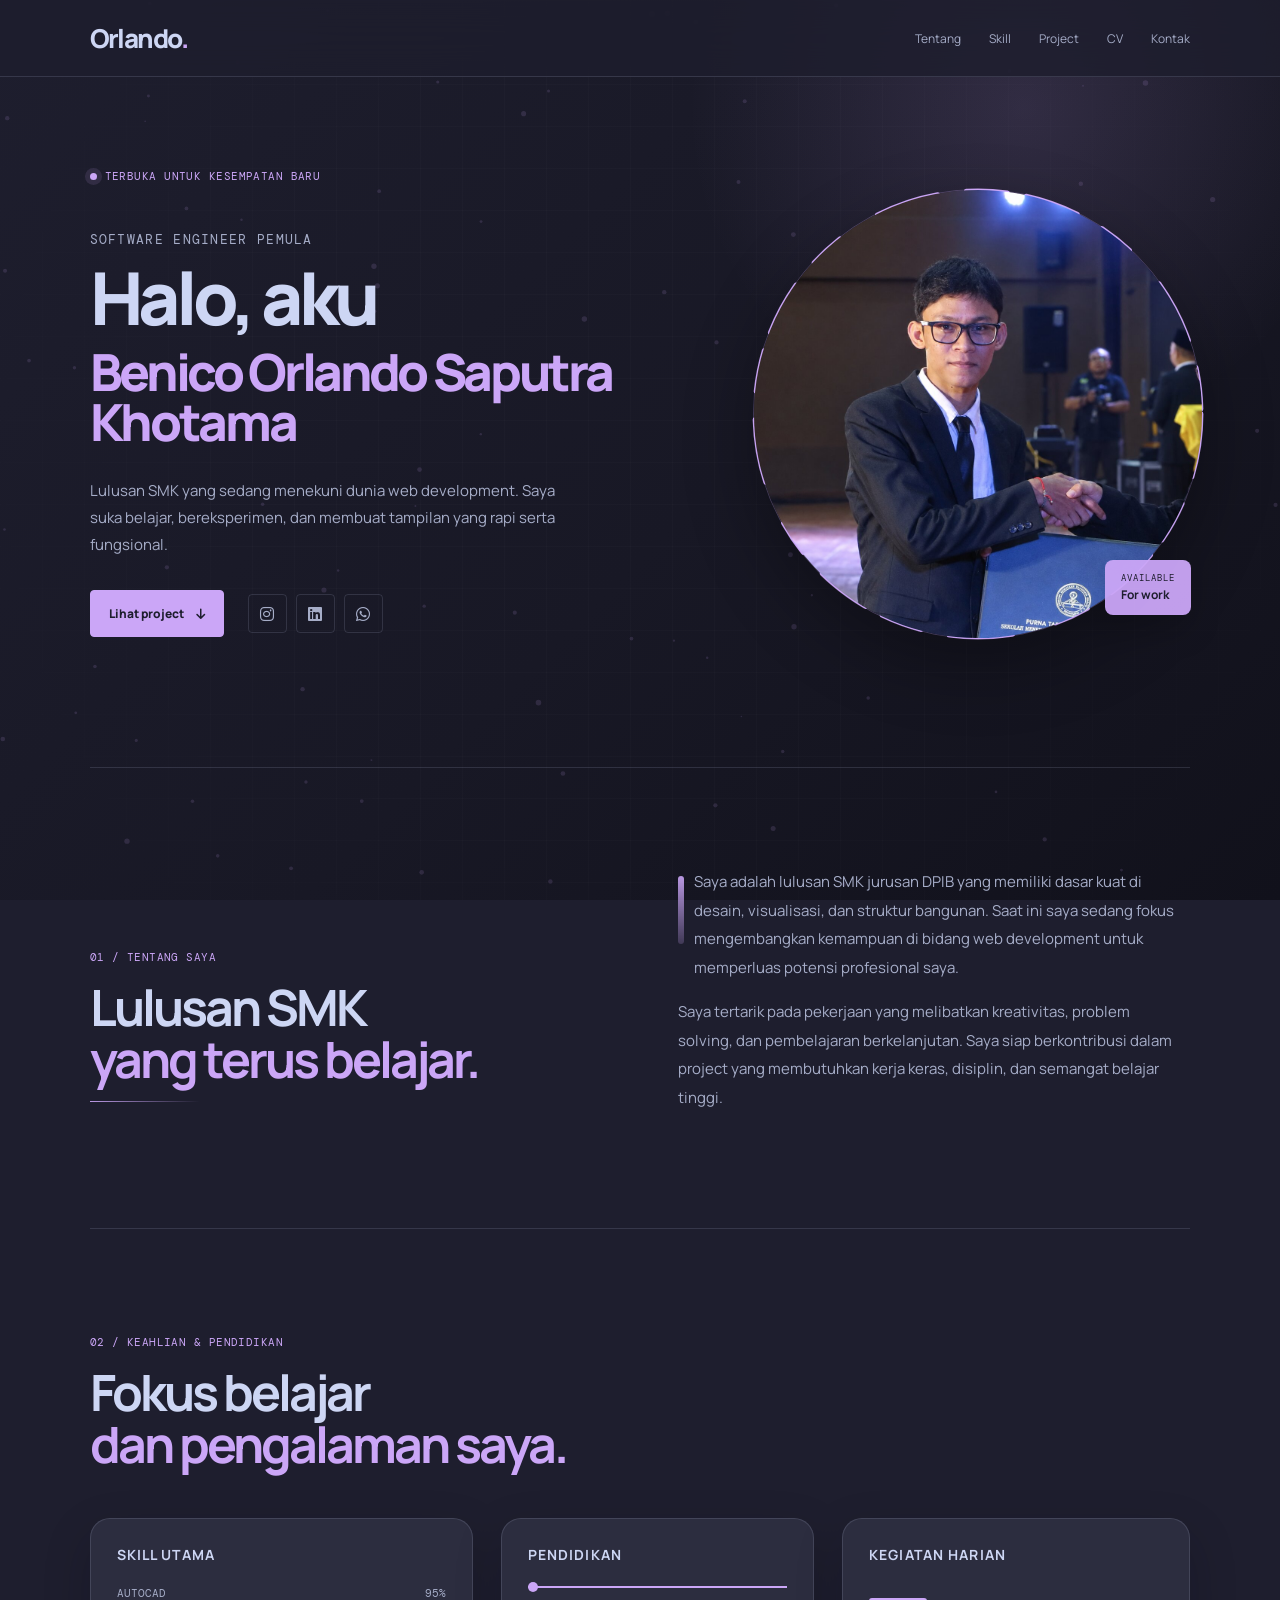
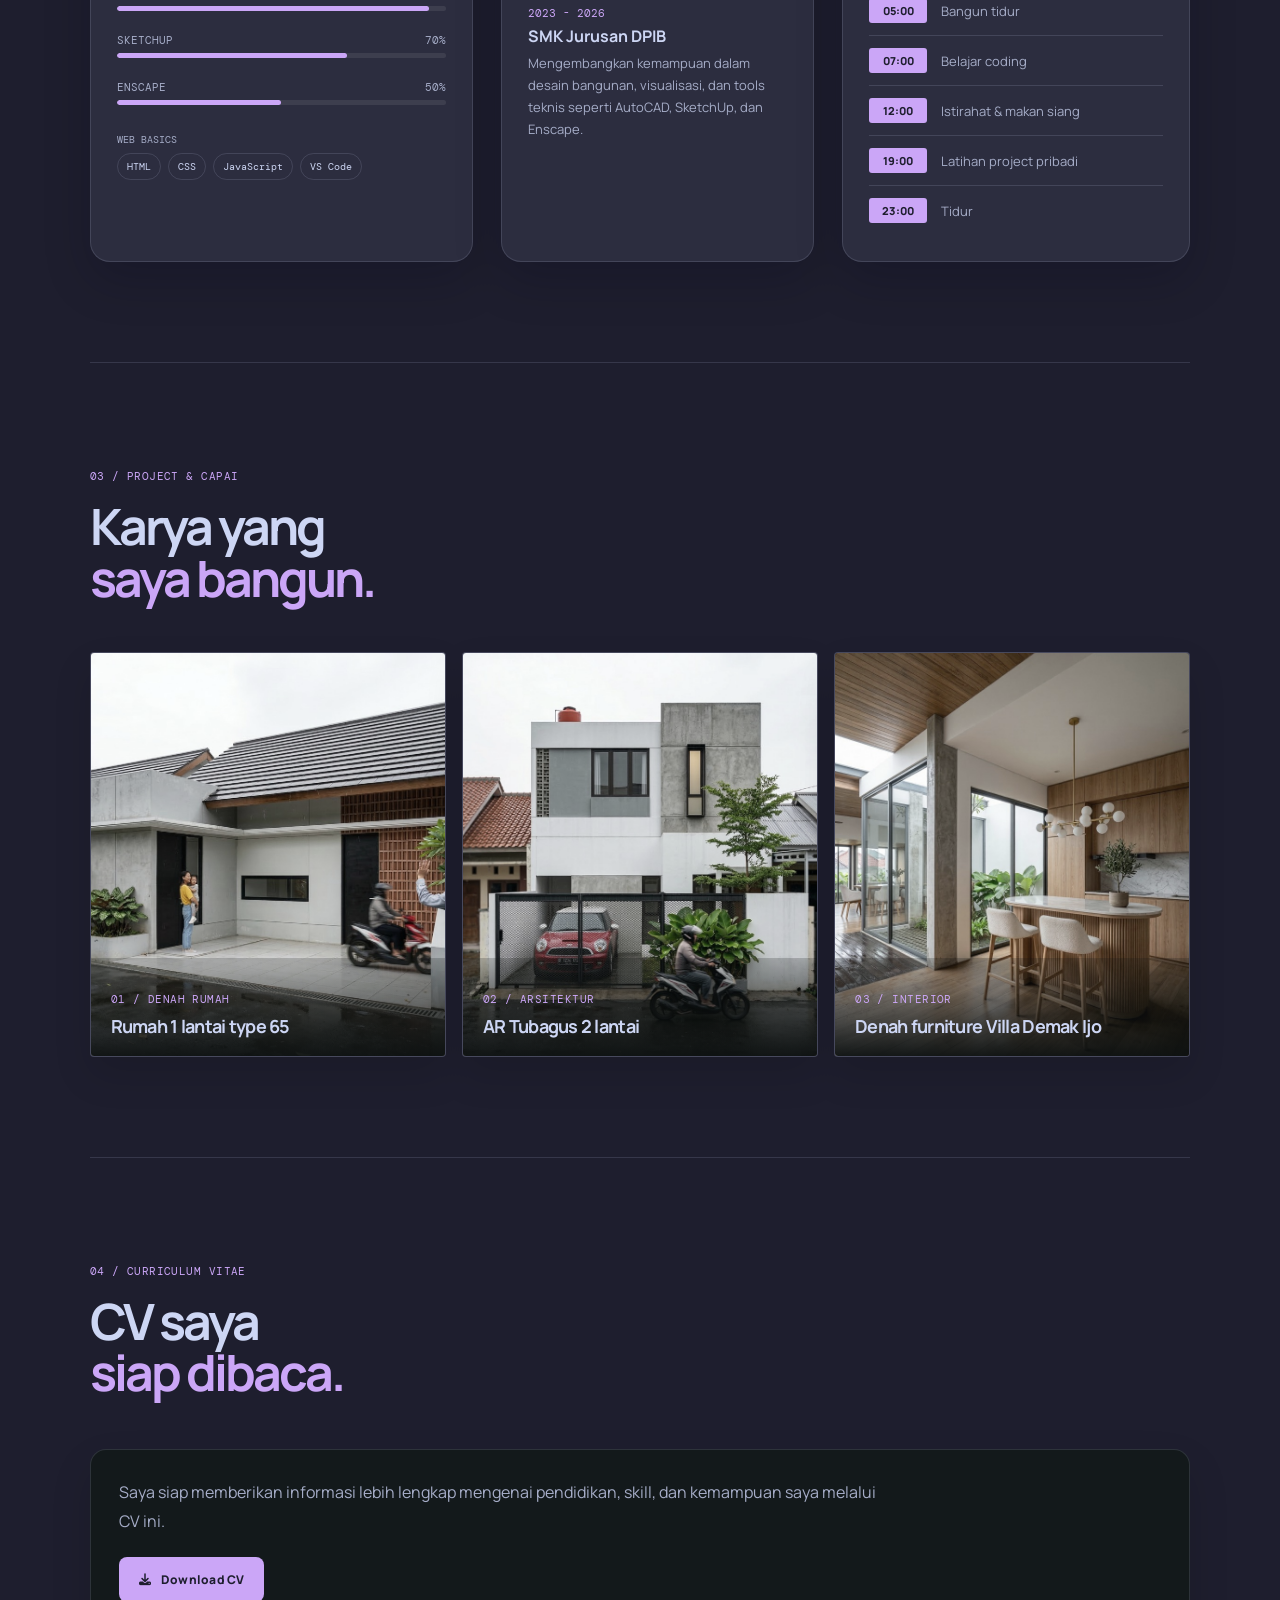
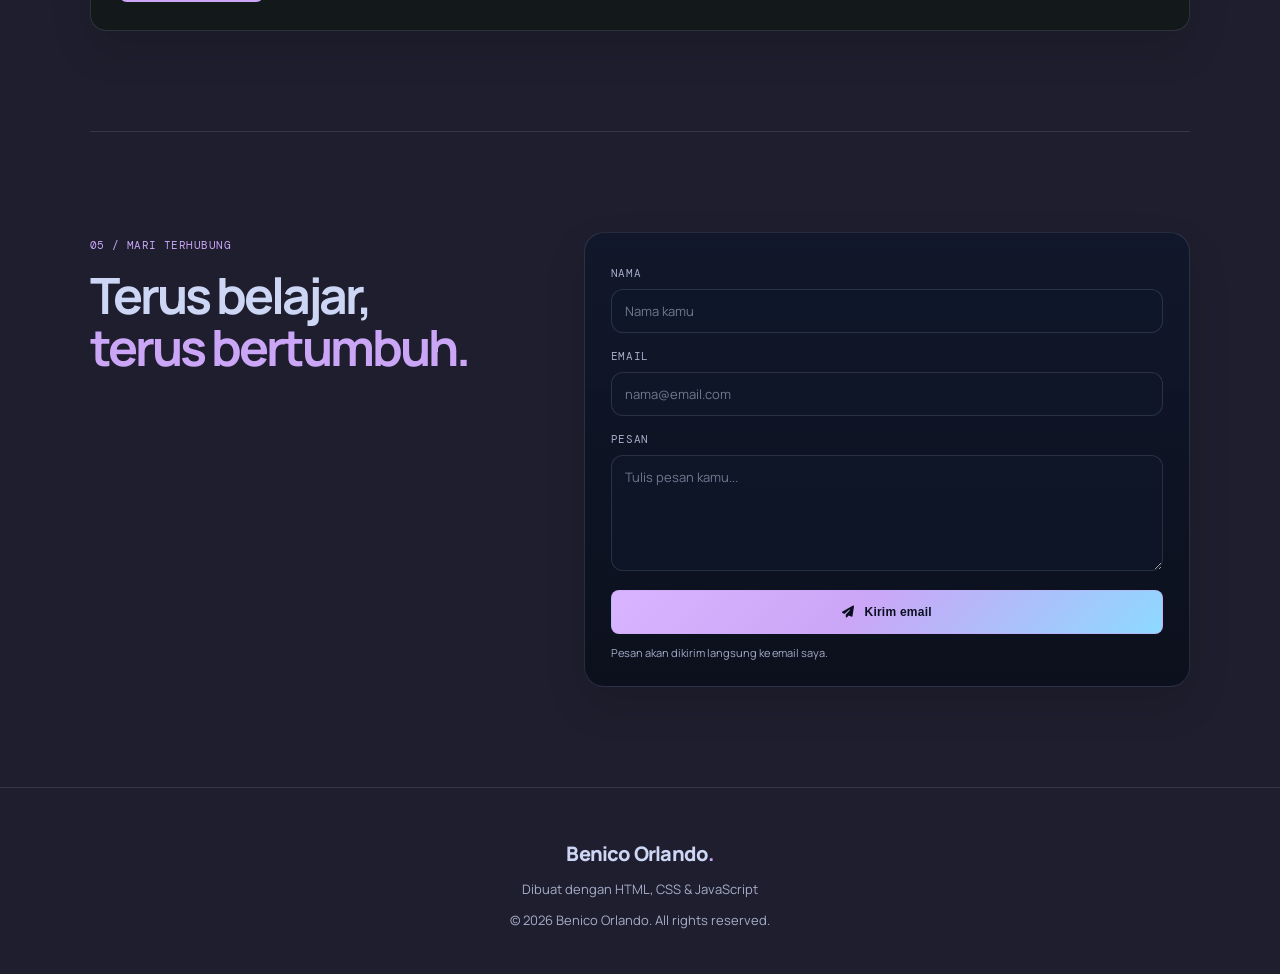
==== index.html @ 787c0a6c "Add files via upload" ====
<!DOCTYPE html>
<html lang="id">
  <head>
    <meta charset="UTF-8" />
    <meta name="viewport" content="width=device-width, initial-scale=1.0" />
    <meta
      name="description"
      content="Portfolio Benico Orlando Saputra Khotama — software engineer pemula yang belajar frontend dan design."
    />
    <title>Benico Orlando | Portfolio</title>

    <link rel="preconnect" href="https://fonts.googleapis.com" />
    <link rel="preconnect" href="https://fonts.gstatic.com" crossorigin />
    <link
      href="https://fonts.googleapis.com/css2?family=DM+Mono:wght@400;500&family=Manrope:wght@400;500;600;700;800&display=swap"
      rel="stylesheet"
    />
    <link
      rel="stylesheet"
      href="https://cdnjs.cloudflare.com/ajax/libs/font-awesome/6.5.1/css/all.min.css"
      crossorigin="anonymous"
      referrerpolicy="no-referrer"
    />
    <link rel="stylesheet" href="style.css" />
  </head>

  <body>
    <canvas id="particles"></canvas>

    <div id="loading-screen">
      <div class="loading-logo">Orlando<span class="loading-dot">.</span></div>
      <div class="loading-bar">
        <div class="loading-fill"></div>
      </div>
    </div>

    <nav class="navbar" aria-label="Navigasi utama">
      <a href="#beranda" class="nav-brand">Orlando<span class="nav-dot">.</span></a>

      <button class="nav-toggle" type="button" aria-label="Buka menu" aria-expanded="false">
        <i class="fa-solid fa-bars"></i>
      </button>

      <div class="nav-menu">
        <a href="#tentang">Tentang</a>
        <a href="#skill">Skill</a>
        <a href="#portofolio">Project</a>
        <a href="#cv">CV</a>
        <a href="#kontak">Kontak</a>
      </div>
    </nav>

    <main>
      <section class="hero-split reveal" id="beranda">
        <div class="hero-text">
          <span class="hero-kicker">
            <span class="status-dot"></span>
            Terbuka untuk kesempatan baru
          </span>

          <p class="hero-label">Software Engineer Pemula</p>
          <h1 class="hero-greeting">
            Halo, aku<br />
            <span class="hero-name">Benico Orlando Saputra Khotama</span>
          </h1>

          <p class="hero-desc">
            Lulusan SMK yang sedang menekuni dunia web development. Saya suka
            belajar, bereksperimen, dan membuat tampilan yang rapi serta
            fungsional.
          </p>

          <div class="hero-actions">
            <a href="#portofolio" class="hero-btn">
              Lihat project
              <i class="fa-solid fa-arrow-down"></i>
            </a>

            <div class="hero-social">
              <a href="https://instagram.com/orlcndo" target="_blank" rel="noreferrer" aria-label="Instagram">
                <i class="fa-brands fa-instagram"></i>
              </a>
              <a href="https://www.linkedin.com/feed/" target="_blank" rel="noreferrer" aria-label="LinkedIn">
                <i class="fa-brands fa-linkedin"></i>
              </a>
              <a href="https://wa.me/62895417676667" target="_blank" rel="noreferrer" aria-label="WhatsApp">
                <i class="fa-brands fa-whatsapp"></i>
              </a>
            </div>
          </div>
        </div>

        <div class="hero-visual">
          <div class="portrait-frame">
            <svg class="hero-ring" viewBox="0 0 300 300">
              <circle
                cx="150"
                cy="150"
                r="140"
                fill="none"
                stroke="#cba6f7"
                stroke-width="3"
                stroke-dasharray="40 18 26 12 34 18 22 28"
                stroke-linecap="round"
              />
            </svg>

            <img src="foto.profil.jpg" alt="Foto profil Benico Orlando" class="hero-photo" />

            <div class="photo-badge">
              <span>Available</span>
              <strong>For work</strong>
            </div>
          </div>
        </div>
      </section>

      <section class="content-section about-section reveal" id="tentang">
        <div class="section-heading">
          <span class="eyebrow">01 / Tentang saya</span>
          <h2>
            Lulusan SMK<br />
            <em>yang terus belajar.</em>
          </h2>
        </div>

        <div class="about-copy">
          <p>
            Saya adalah lulusan SMK jurusan DPIB yang memiliki dasar kuat di desain,
            visualisasi, dan struktur bangunan. Saat ini saya sedang fokus mengembangkan
            kemampuan di bidang web development untuk memperluas potensi profesional saya.
          </p>
          <p>
            Saya tertarik pada pekerjaan yang melibatkan kreativitas, problem solving,
            dan pembelajaran berkelanjutan. Saya siap berkontribusi dalam project yang
            membutuhkan kerja keras, disiplin, dan semangat belajar tinggi.
          </p>
        </div>
      </section>

      <section class="content-section reveal" id="skill">
        <div class="section-heading section-heading-wide">
          <span class="eyebrow">02 / Keahlian & pendidikan</span>
          <h2>
            Fokus belajar<br />
            <em>dan pengalaman saya.</em>
          </h2>
        </div>

        <div class="profile-grid">
          <div class="info-card skills">
            <h3 class="card-title">Skill utama</h3>

            <div class="skill-item">
              <div class="skill-label">
                <span>AUTOCAD</span>
                <span>95%</span>
              </div>
              <div class="skill-bar">
                <div class="skill-fill" style="width: 95%;"></div>
              </div>
            </div>

            <div class="skill-item">
              <div class="skill-label">
                <span>SKETCHUP</span>
                <span>70%</span>
              </div>
              <div class="skill-bar">
                <div class="skill-fill" style="width: 70%;"></div>
              </div>
            </div>

            <div class="skill-item">
              <div class="skill-label">
                <span>ENSCAPE</span>
                <span>50%</span>
              </div>
              <div class="skill-bar">
                <div class="skill-fill" style="width: 50%;"></div>
              </div>
            </div>

            <div class="skill-tags">
              <span>HTML</span>
              <span>CSS</span>
              <span>JavaScript</span>
              <span>VS Code</span>
            </div>
          </div>

          <div class="info-card timeline">
            <h3 class="card-title">Pendidikan</h3>

            <div class="timeline-track">
              <div class="timeline-item">
                <div class="timeline-tahun">2023 - 2026</div>
                <div class="timeline-judul-item">SMK Jurusan DPIB</div>
                <div class="timeline-desc">
                  Mengembangkan kemampuan dalam desain bangunan, visualisasi, dan tools teknis
                  seperti AutoCAD, SketchUp, dan Enscape.
                </div>
              </div>
            </div>
          </div>

          <div class="info-card rutinitas">
            <h3 class="card-title">Kegiatan harian</h3>

            <div class="rutinitas-item">
              <div class="rutinitas-jam">05:00</div>
              <div class="rutinitas-teks">Bangun tidur</div>
            </div>

            <div class="rutinitas-item">
              <div class="rutinitas-jam">07:00</div>
              <div class="rutinitas-teks">Belajar coding</div>
            </div>

            <div class="rutinitas-item">
              <div class="rutinitas-jam">12:00</div>
              <div class="rutinitas-teks">Istirahat & makan siang</div>
            </div>

            <div class="rutinitas-item">
              <div class="rutinitas-jam">19:00</div>
              <div class="rutinitas-teks">Latihan project pribadi</div>
            </div>

            <div class="rutinitas-item">
              <div class="rutinitas-jam">23:00</div>
              <div class="rutinitas-teks">Tidur</div>
            </div>
          </div>
        </div>
      </section>

      <section class="content-section portofolio reveal" id="portofolio">
        <div class="section-heading portfolio-heading">
          <span class="eyebrow">03 / Project & capai</span>
          <h2>
            Karya yang<br />
            <em>saya bangun.</em>
          </h2>
        </div>

        <div class="portofolio-grid">
          <article class="portofolio-item">
            <img src="project1.jpg" alt="Rumah 1 lantai type 65" class="portofolio-img" />
            <div class="portofolio-overlay">
              <span>01 / Denah rumah</span>
              <h3>Rumah 1 lantai type 65</h3>
            </div>
          </article>

          <article class="portofolio-item">
            <img src="project2.jpg" alt="AR Tubagus 2 lantai" class="portofolio-img" />
            <div class="portofolio-overlay">
              <span>02 / Arsitektur</span>
              <h3>AR Tubagus 2 lantai</h3>
            </div>
          </article>

          <article class="portofolio-item">
            <img src="project3.jpg" alt="Denah furniture Villa Demak Ijo" class="portofolio-img" />
            <div class="portofolio-overlay">
              <span>03 / Interior</span>
              <h3>Denah furniture Villa Demak Ijo</h3>
            </div>
          </article>
        </div>
      </section>

      <section class="content-section cv-section reveal" id="cv">
        <div class="section-heading">
          <span class="eyebrow">04 / Curriculum Vitae</span>
          <h2>
            CV saya<br />
            <em>siap dibaca.</em>
          </h2>
        </div>

        <div class="cv-box">
          <p>
            Saya siap memberikan informasi lebih lengkap mengenai pendidikan, skill,
            dan kemampuan saya melalui CV ini.
          </p>

          <div class="cv-actions">
            <a href="CV.%20Benico%20Orlando.pdf" target="_blank" rel="noreferrer" class="cv-button">
              <i class="fa-solid fa-download"></i>
              Download CV
            </a>
          </div>
        </div>
      </section>

      <section class="content-section contact-section reveal" id="kontak">
        <div>
          <span class="eyebrow">05 / Mari terhubung</span>
          <h2>
            Terus belajar,<br />
            <em>terus bertumbuh.</em>
          </h2>
        </div>

        <form
          class="contact-form"
          action="https://formsubmit.co/benicorlcndo@gmail.com"
          method="POST"
        >
          <input type="hidden" name="_subject" value="Pesan baru dari portfolio Benico Orlando" />
          <input type="hidden" name="_captcha" value="false" />

          <label for="nama">Nama</label>
          <input id="nama" name="nama" type="text" placeholder="Nama kamu" required />

          <label for="email">Email</label>
          <input id="email" name="email" type="email" placeholder="nama@email.com" required />

          <label for="pesan">Pesan</label>
          <textarea id="pesan" name="pesan" rows="5" placeholder="Tulis pesan kamu..." required></textarea>

          <button type="submit" class="cv-button contact-submit">
            <i class="fa-solid fa-paper-plane"></i>
            Kirim email
          </button>
          <p class="form-note">Pesan akan dikirim langsung ke email saya.</p>
        </form>
      </section>
    </main>

    <footer class="footer">
      <div class="footer-brand">Benico Orlando<span class="loading-dot">.</span></div>
      <p class="footer-teks">Dibuat dengan HTML, CSS & JavaScript</p>

      <p class="footer-copy">&copy; 2026 Benico Orlando. All rights reserved.</p>
    </footer>

    <script src="script.js"></script>
  </body>
</html>
---- style.css ----
:root {
  --bg: #1e1e2e;
  --bg-2: #181825;
  --panel: rgba(49, 50, 68, 0.78);
  --panel-strong: rgba(24, 24, 37, 0.96);
  --line: rgba(205, 214, 244, 0.14);
  --ink: #cdd6f4;
  --muted: #a6adc8;
  --accent: #cba6f7;
  --accent-dark: #1e1e2e;
  --white-soft: #f5e0e6;
}

*,
*::before,
*::after {
  box-sizing: border-box;
}

html {
  scroll-behavior: smooth;
  scroll-padding-top: 88px;
}

body {
  margin: 0;
  font-family: "Manrope", sans-serif;
  background: var(--bg);
  color: var(--ink);
  overflow-x: hidden;
}

body::before {
  content: "";
  position: fixed;
  inset: 0;
  z-index: -2;
  pointer-events: none;
  background:
    radial-gradient(circle at 80% 12%, rgba(203, 166, 247, 0.14), transparent 26%),
    linear-gradient(135deg, #1e1e2e 0%, #181825 55%, #11111b 100%);
}

body::after {
  content: "";
  position: fixed;
  inset: 0;
  z-index: -1;
  pointer-events: none;
  background-image: linear-gradient(rgba(255, 255, 255, 0.015) 1px, transparent 1px),
    linear-gradient(90deg, rgba(255, 255, 255, 0.015) 1px, transparent 1px);
  background-size: 42px 42px;
  mask-image: radial-gradient(circle at center, black 50%, transparent 100%);
}

a {
  color: inherit;
}

img {
  max-width: 100%;
  display: block;
}

#particles {
  position: fixed;
  inset: 0;
  z-index: 0;
  pointer-events: none;
  opacity: 0.28;
}

main {
  position: relative;
  z-index: 1;
  max-width: 1280px;
  margin: 0 auto;
  padding: 0 clamp(24px, 7vw, 110px);
}

.content-section {
  position: relative;
  z-index: 1;
  padding: 100px 0;
  border-top: 1px solid var(--line);
}

.section-heading {
  margin-bottom: 26px;
}

/* ===== LOADING SCREEN ===== */
#loading-screen {
  position: fixed;
  inset: 0;
  z-index: 999;
  background:
    radial-gradient(circle at 50% 42%, rgba(203, 166, 247, 0.1), transparent 30%),
    linear-gradient(135deg, #1e1e2e 0%, #181825 55%, #11111b 100%);
  display: flex;
  flex-direction: column;
  align-items: center;
  justify-content: center;
  transition: opacity 0.6s ease, visibility 0.6s ease;
}

#loading-screen.selesai {
  opacity: 0;
  visibility: hidden;
}

.loading-logo {
  color: var(--white-soft);
  font-size: 32px;
  font-weight: 800;
  margin-bottom: 20px;
  letter-spacing: -0.05em;
}

.loading-dot,
.nav-dot {
  color: var(--accent);
}

.loading-bar {
  width: 180px;
  height: 5px;
  background: rgba(255, 255, 255, 0.08);
  border-radius: 999px;
  overflow: hidden;
}

.loading-fill {
  height: 100%;
  width: 0%;
  background: linear-gradient(90deg, #b4befe, #cba6f7);
  border-radius: inherit;
  animation: loading-fill 1.25s ease-out forwards;
}

@keyframes loading-fill {
  to {
    width: 100%;
  }
}

/* ===== NAVBAR ===== */
.navbar {
  position: sticky;
  top: 0;
  z-index: 20;
  display: flex;
  align-items: center;
  justify-content: space-between;
  padding: 20px clamp(24px, 7vw, 110px);
  background: rgba(30, 30, 46, 0.82);
  border-bottom: 1px solid var(--line);
  backdrop-filter: blur(18px);
}

.nav-brand {
  text-decoration: none;
  color: var(--ink);
  font-size: 26px;
  font-weight: 800;
  letter-spacing: -0.06em;
}

.nav-menu {
  display: flex;
  align-items: center;
  gap: 28px;
}

.nav-menu a {
  text-decoration: none;
  color: var(--muted);
  font-size: 12px;
  transition: color 0.2s ease;
}

.nav-menu a:hover {
  color: var(--accent);
}

.nav-toggle {
  display: none;
  background: transparent;
  border: 0;
  color: var(--ink);
  font-size: 20px;
  cursor: pointer;
}

/* ===== HERO ===== */
.hero-split {
  display: flex;
  align-items: center;
  justify-content: space-between;
  flex-wrap: nowrap;
  gap: clamp(36px, 8vw, 100px);
  min-height: 690px;
  padding: 76px 0 120px;
}

.hero-text {
  flex: 1 1 55%;
}

.hero-kicker,
.eyebrow,
.portofolio-overlay span {
  display: inline-flex;
  align-items: center;
  gap: 8px;
  color: var(--accent);
  font-family: "DM Mono", monospace;
  font-size: 11px;
  letter-spacing: 0.04em;
  text-transform: uppercase;
}

.hero-kicker {
  margin-bottom: 30px;
}

.status-dot {
  width: 7px;
  height: 7px;
  border-radius: 50%;
  background: var(--accent);
  box-shadow: 0 0 0 5px rgba(203, 166, 247, 0.12);
}

.hero-label {
  margin: 18px 0 14px;
  color: var(--muted);
  font-family: "DM Mono", monospace;
  font-size: 13px;
  letter-spacing: 0.1em;
  text-transform: uppercase;
}

.hero-greeting {
  margin: 0;
  max-width: 700px;
  font-family: "Manrope", sans-serif;
  font-size: clamp(42px, 5.7vw, 76px);
  font-weight: 800;
  letter-spacing: -0.07em;
  line-height: 0.98;
}

.hero-name {
  display: inline-block;
  margin-top: 12px;
  color: var(--accent);
  font-size: clamp(31px, 4vw, 56px);
  font-weight: 800;
  letter-spacing: -0.065em;
}

.hero-desc {
  max-width: 490px;
  color: var(--muted);
  font-size: 15px;
  line-height: 1.8;
  margin-top: 28px;
}

.hero-actions {
  display: flex;
  align-items: center;
  gap: 24px;
  flex-wrap: wrap;
  margin-top: 32px;
}

.hero-btn {
  display: inline-flex;
  align-items: center;
  gap: 12px;
  padding: 14px 18px;
  border: 1px solid var(--accent);
  border-radius: 4px;
  background: var(--accent);
  color: var(--accent-dark);
  font-size: 12px;
  font-weight: 800;
  text-decoration: none;
  transition: transform 0.2s ease, box-shadow 0.2s ease;
}

.hero-btn:hover {
  color: var(--accent-dark);
  transform: translateY(-3px);
  box-shadow: 0 12px 25px rgba(203, 166, 247, 0.15);
}

.hero-social {
  display: flex;
  align-items: center;
  gap: 9px;
}

.hero-social a {
  display: flex;
  align-items: center;
  justify-content: center;
  width: 39px;
  height: 39px;
  border: 1px solid var(--line);
  border-radius: 4px;
  color: var(--muted);
  text-decoration: none;
  transition: border-color 0.2s ease, color 0.2s ease, transform 0.2s ease;
}

.hero-social a:hover {
  border-color: var(--accent);
  color: var(--accent);
  transform: translateY(-2px);
}

/* ===== FOTO PROFIL (HERO VISUAL) ===== */
.hero-visual {
  flex: 1 1 46%;
  display: flex;
  justify-content: center;
  align-items: center;
}

.portrait-frame {
  position: relative;
  width: min(39vw, 450px);
  height: min(39vw, 450px);
  min-width: 250px;
  min-height: 250px;
  margin-right: -30px;
  margin-top: 28px;
}

.hero-ring {
  position: absolute;
  inset: -14px;
  width: calc(100% + 28px);
  height: calc(100% + 28px);
  animation: spin 28s linear infinite;
}

@keyframes spin {
  to {
    transform: rotate(360deg);
  }
}

.hero-photo {
  position: absolute;
  inset: 0;
  width: 100%;
  height: 100%;
  object-fit: cover;
  object-position: center top;
  border-radius: 50%;
  border: 1px solid rgba(203, 166, 247, 0.24);
  box-shadow: 0 26px 70px rgba(0, 0, 0, 0.32);
}

.photo-badge {
  position: absolute;
  right: 12px;
  bottom: 24px;
  display: grid;
  gap: 2px;
  padding: 12px 16px;
  border-radius: 8px;
  background: rgba(203, 166, 247, 0.95);
  color: var(--accent-dark);
  box-shadow: 0 16px 32px rgba(0, 0, 0, 0.16);
}

.photo-badge span {
  font-family: "DM Mono", monospace;
  font-size: 9px;
  text-transform: uppercase;
  letter-spacing: 0.1em;
}

.photo-badge strong {
  font-size: 12px;
}

/* ===== ABOUT ===== */
.about-section {
  display: grid;
  grid-template-columns: 1fr 1fr;
  gap: clamp(30px, 6vw, 90px);
  align-items: end;
}

.about-section .section-heading {
  position: relative;
}

.about-section .section-heading::after {
  content: "";
  display: block;
  width: 110px;
  height: 1px;
  margin-top: 16px;
  background: linear-gradient(90deg, rgba(203, 166, 247, 0.9), rgba(203, 166, 247, 0));
}

.section-heading h2,
.contact-section h2 {
  margin: 16px 0 0;
  color: var(--ink);
  font-size: clamp(30px, 4vw, 50px);
  line-height: 1.03;
  letter-spacing: -0.06em;
}

.section-heading h2 em,
.contact-section h2 em {
  color: var(--accent);
  font-style: normal;
}

.about-copy {
  align-self: end;
  max-width: 500px;
  color: var(--muted);
  font-size: 15px;
  line-height: 1.9;
}

.about-copy p {
  margin: 0 0 16px;
}

.about-copy p:first-child {
  position: relative;
  padding-left: 16px;
}

.about-copy p:first-child::before {
  content: "";
  position: absolute;
  left: 0;
  top: 0.5em;
  width: 6px;
  height: 60%;
  border-radius: 99px;
  background: linear-gradient(180deg, rgba(203, 166, 247, 0.9), rgba(203, 166, 247, 0.2));
}

/* ===== SKILL / TIMELINE / RUTINITAS ===== */
.section-heading-wide {
  margin-bottom: 48px;
}

.profile-grid {
  display: grid;
  grid-template-columns: 1.1fr 0.9fr 1fr;
  gap: 28px;
}

.info-card {
  padding: 26px;
  border: 1px solid var(--line);
  background: var(--panel);
  border-radius: 20px;
  box-shadow: 0 18px 48px rgba(2, 6, 23, 0.2);
}

.card-title {
  margin: 0 0 22px;
  color: var(--ink);
  font-size: 14px;
  text-transform: uppercase;
  letter-spacing: 0.08em;
}

.skill-item {
  margin-bottom: 22px;
}

.skill-label {
  display: flex;
  align-items: center;
  justify-content: space-between;
  margin-bottom: 6px;
  color: var(--muted);
  font-family: "DM Mono", monospace;
  font-size: 11px;
}

.skill-bar {
  height: 5px;
  background: rgba(255, 255, 255, 0.08);
  border-radius: 999px;
  overflow: hidden;
}

.skill-fill {
  height: 100%;
  background: var(--accent);
  border-radius: inherit;
}

.skill-tags {
  display: flex;
  flex-wrap: wrap;
  gap: 7px;
  margin-top: 28px;
}

.skill-tags::before {
  content: "Web basics";
  width: 100%;
  color: var(--muted);
  font-family: "DM Mono", monospace;
  font-size: 10px;
  text-transform: uppercase;
}

.skill-tags span {
  padding: 6px 9px;
  border: 1px solid var(--line);
  border-radius: 999px;
  font-family: "DM Mono", monospace;
  font-size: 10px;
  color: var(--ink);
}

.timeline-track {
  display: grid;
  gap: 15px;
}

.timeline-item {
  position: relative;
  padding-top: 18px;
  border-top: 2px solid var(--accent);
}

.timeline-item::before {
  content: "";
  position: absolute;
  left: 0;
  top: -6px;
  width: 10px;
  height: 10px;
  border-radius: 50%;
  background: var(--accent);
}

.timeline-tahun {
  color: var(--accent);
  font-family: "DM Mono", monospace;
  font-size: 11px;
  margin-bottom: 5px;
}

.timeline-judul-item {
  color: var(--ink);
  font-weight: 700;
  margin-bottom: 5px;
}

.timeline-desc {
  color: var(--muted);
  font-size: 13px;
  line-height: 1.7;
}

.rutinitas-item {
  display: flex;
  align-items: center;
  gap: 14px;
  padding: 12px 0;
  border-bottom: 1px solid var(--line);
}

.rutinitas-item:last-child {
  border-bottom: none;
}

.rutinitas-jam {
  min-width: 58px;
  padding: 5px 10px;
  border-radius: 3px;
  background: var(--accent);
  color: var(--accent-dark);
  font-family: "Manrope", sans-serif;
  font-size: 11px;
  font-weight: 800;
  text-align: center;
}

.rutinitas-teks {
  color: var(--muted);
  font-size: 13px;
}

/* ===== PORTOFOLIO ===== */
.portfolio-heading {
  margin-bottom: 48px;
}

.portofolio-grid {
  display: grid;
  grid-template-columns: repeat(3, minmax(0, 1fr));
  gap: 16px;
}

.portofolio-item {
  position: relative;
  overflow: hidden;
  border: 1px solid var(--line);
  border-radius: 4px;
  background: #313244;
  aspect-ratio: 0.88;
  box-shadow: 0 18px 38px rgba(0, 0, 0, 0.12);
  transition: transform 0.25s ease, box-shadow 0.25s ease;
}

.portofolio-item:hover {
  transform: translateY(-4px);
  box-shadow: 0 24px 46px rgba(0, 0, 0, 0.18);
}

.portofolio-img {
  width: 100%;
  height: 100%;
  object-fit: cover;
  filter: saturate(0.78);
  transition: transform 0.5s ease, filter 0.5s ease;
}

.portofolio-item:hover .portofolio-img {
  transform: scale(1.05);
  filter: saturate(1);
}

.portofolio-overlay {
  position: absolute;
  inset: auto 0 0 0;
  padding: 28px 20px 18px;
  background: linear-gradient(to top, rgba(13, 17, 17, 0.96), rgba(13, 17, 17, 0.2));
}

.portofolio-overlay h3 {
  margin: 8px 0 0;
  color: var(--ink);
  font-size: 18px;
  line-height: 1.2;
  letter-spacing: -0.04em;
}

/* ===== CV SECTION ===== */
.cv-section {
  display: grid;
  gap: 24px;
}

.cv-box {
  padding: 28px;
  border: 1px solid var(--line);
  background: rgba(17, 25, 22, 0.78);
  border-radius: 16px;
  box-shadow: 0 18px 42px rgba(0, 0, 0, 0.12);
}

.cv-box p {
  margin: 0 0 22px;
  color: var(--muted);
  line-height: 1.8;
  max-width: 760px;
}

.cv-actions {
  display: flex;
  flex-wrap: wrap;
  gap: 14px;
}

.cv-button {
  display: inline-flex;
  align-items: center;
  justify-content: center;
  gap: 10px;
  padding: 14px 20px;
  border-radius: 8px;
  background: var(--accent);
  color: var(--accent-dark);
  text-decoration: none;
  font-weight: 800;
  font-size: 12px;
  letter-spacing: 0.02em;
  transition: transform 0.2s ease, box-shadow 0.2s ease;
}

.cv-button:hover {
  transform: translateY(-2px);
}

/* ===== KONTAK ===== */
.contact-section {
  display: grid;
  grid-template-columns: minmax(220px, 0.8fr) minmax(320px, 1.2fr);
  align-items: start;
  gap: clamp(32px, 7vw, 100px);
}

.contact-form {
  display: grid;
  gap: 9px;
  padding: 26px;
  border: 1px solid var(--line);
  background: linear-gradient(180deg, rgba(15, 23, 42, 0.85), rgba(10, 15, 28, 0.9));
  border-radius: 20px;
  box-shadow: 0 18px 42px rgba(0, 0, 0, 0.12);
}

.contact-form label {
  margin-top: 7px;
  color: var(--muted);
  font-family: "DM Mono", monospace;
  font-size: 11px;
  text-transform: uppercase;
  letter-spacing: 0.06em;
}

.contact-form input,
.contact-form textarea {
  width: 100%;
  border: 1px solid rgba(148, 163, 184, 0.2);
  border-radius: 12px;
  padding: 12px 13px;
  background: rgba(15, 23, 42, 0.7);
  color: var(--ink);
  font: inherit;
  font-size: 13px;
  resize: vertical;
  transition: border-color 0.2s ease, box-shadow 0.2s ease, transform 0.2s ease;
}

.contact-form input:focus,
.contact-form textarea:focus {
  outline: none;
  border-color: rgba(203, 166, 247, 0.7);
  box-shadow: 0 0 0 4px rgba(203, 166, 247, 0.08);
}

.contact-form input::placeholder,
.contact-form textarea::placeholder {
  color: rgba(166, 173, 200, 0.65);
}

.contact-submit {
  margin-top: 10px;
  border: 1px solid rgba(203, 166, 247, 0.5);
  cursor: pointer;
  background: linear-gradient(135deg, #d9b4ff 0%, var(--accent) 45%, #8dd9ff 100%);
  color: #0b1020;
}

.form-note {
  margin: 2px 0 0;
  color: var(--muted);
  font-size: 11px;
}

/* ===== FOOTER ===== */
.footer {
  position: relative;
  z-index: 1;
  padding: 52px clamp(24px, 7vw, 110px) 32px;
  border-top: 1px solid var(--line);
  text-align: center;
}

.footer-brand {
  color: var(--ink);
  font-size: 20px;
  font-weight: 800;
  letter-spacing: -0.04em;
}

.footer-teks,
.footer-copy {
  color: var(--muted);
  font-size: 13px;
}

/* ===== REVEAL ON SCROLL ===== */
.reveal {
  opacity: 0;
  transform: translateY(22px);
  transition: opacity 0.7s ease, transform 0.7s ease;
}

.reveal.is-visible {
  opacity: 1;
  transform: translateY(0);
}

/* ===== RESPONSIVE ===== */
@media (max-width: 900px) {
  .nav-menu {
    gap: 16px;
  }

  .profile-grid {
    grid-template-columns: 1fr 1fr;
  }

  .rutinitas {
    grid-column: 1 / -1;
  }

  .portofolio-grid {
    grid-template-columns: 1fr 1fr;
  }
}

@media (max-width: 700px) {
  .navbar {
    padding: 18px 22px;
  }

  .nav-toggle {
    display: block;
  }

  .nav-menu {
    position: absolute;
    top: 68px;
    left: 22px;
    right: 22px;
    display: none;
    flex-direction: column;
    gap: 0;
    padding: 12px;
    background: #181825;
    border: 1px solid var(--line);
    border-radius: 12px;
    box-shadow: 0 18px 30px rgba(17, 17, 27, 0.45);
  }

  .nav-menu.is-open {
    display: flex;
  }

  .nav-menu a {
    padding: 12px 8px;
  }

  main {
    padding: 0 22px;
  }

  .hero-split {
    flex-direction: column-reverse;
    align-items: stretch;
    text-align: left;
    min-height: auto;
    padding: 62px 0 90px;
  }

  .portrait-frame {
    align-self: center;
    width: min(75vw, 310px);
    height: min(75vw, 310px);
    margin-right: 0;
    margin-top: 0;
  }

  .photo-badge {
    right: 6px;
    bottom: 18px;
  }

  .hero-greeting {
    font-size: clamp(40px, 13vw, 62px);
  }

  .hero-name {
    font-size: clamp(30px, 9vw, 46px);
  }

  .about-section,
  .profile-grid,
  .portofolio-grid {
    grid-template-columns: 1fr;
  }

  .content-section {
    padding: 74px 0;
  }

  .section-heading-wide {
    margin-bottom: 28px;
  }

  .rutinitas {
    grid-column: auto;
  }

  .portofolio-item {
    aspect-ratio: 1.2;
  }

  .contact-section {
    grid-template-columns: 1fr;
    align-items: start;
  }
}

@media (max-width: 480px) {
  .navbar {
    padding: 16px 18px;
  }

  main {
    padding: 0 18px;
  }

  .hero-actions {
    flex-direction: column;
    align-items: flex-start;
    gap: 16px;
  }

  .hero-btn {
    width: 100%;
    justify-content: center;
  }

  .hero-social {
    width: 100%;
    justify-content: flex-start;
  }

  .info-card {
    padding: 18px 16px;
  }

  .nav-menu {
    left: 18px;
    right: 18px;
  }

  .portofolio-grid {
    gap: 12px;
  }

  .footer {
    padding-left: 18px;
    padding-right: 18px;
  }
}

@media (prefers-reduced-motion: reduce) {
  html {
    scroll-behavior: auto;
  }

  *,
  *::before,
  *::after {
    animation-duration: 0.01ms !important;
    animation-iteration-count: 1 !important;
    transition-duration: 0.01ms !important;
  }

  .reveal {
    opacity: 1;
    transform: none;
  }
}
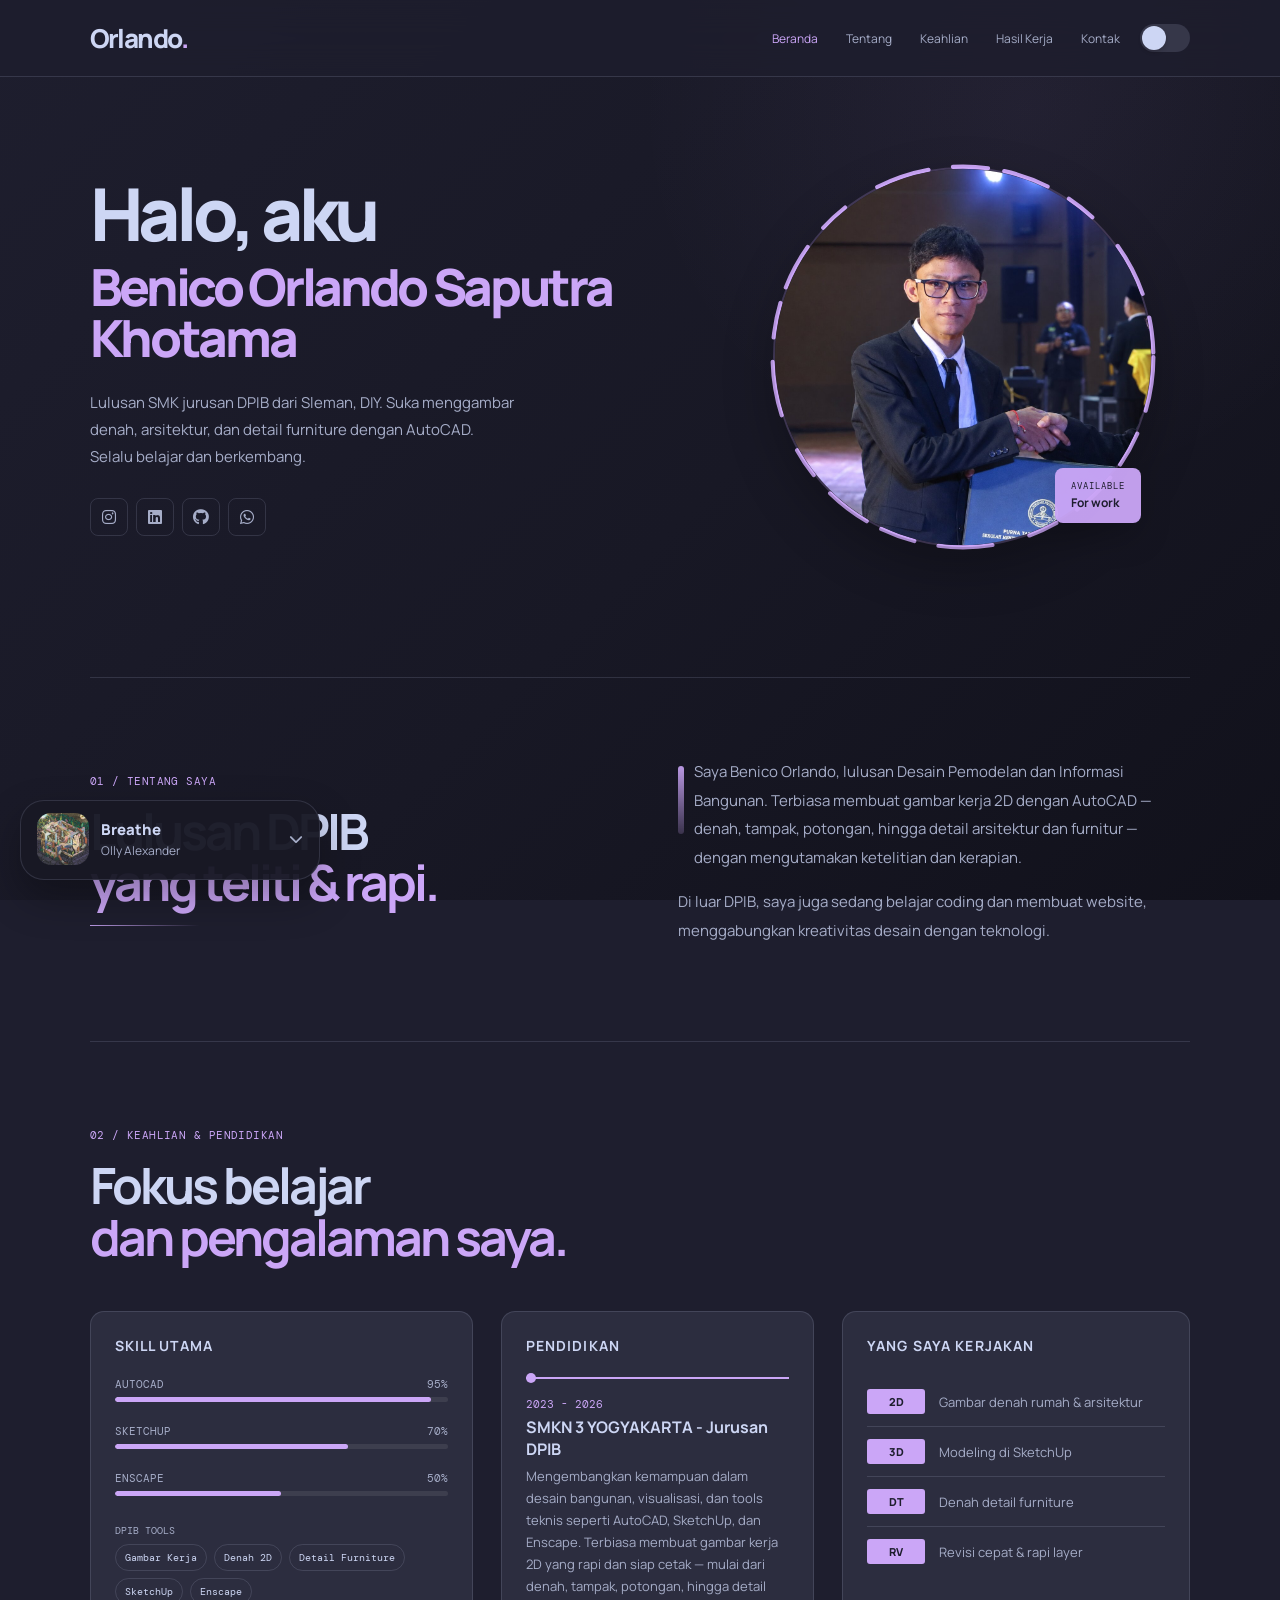
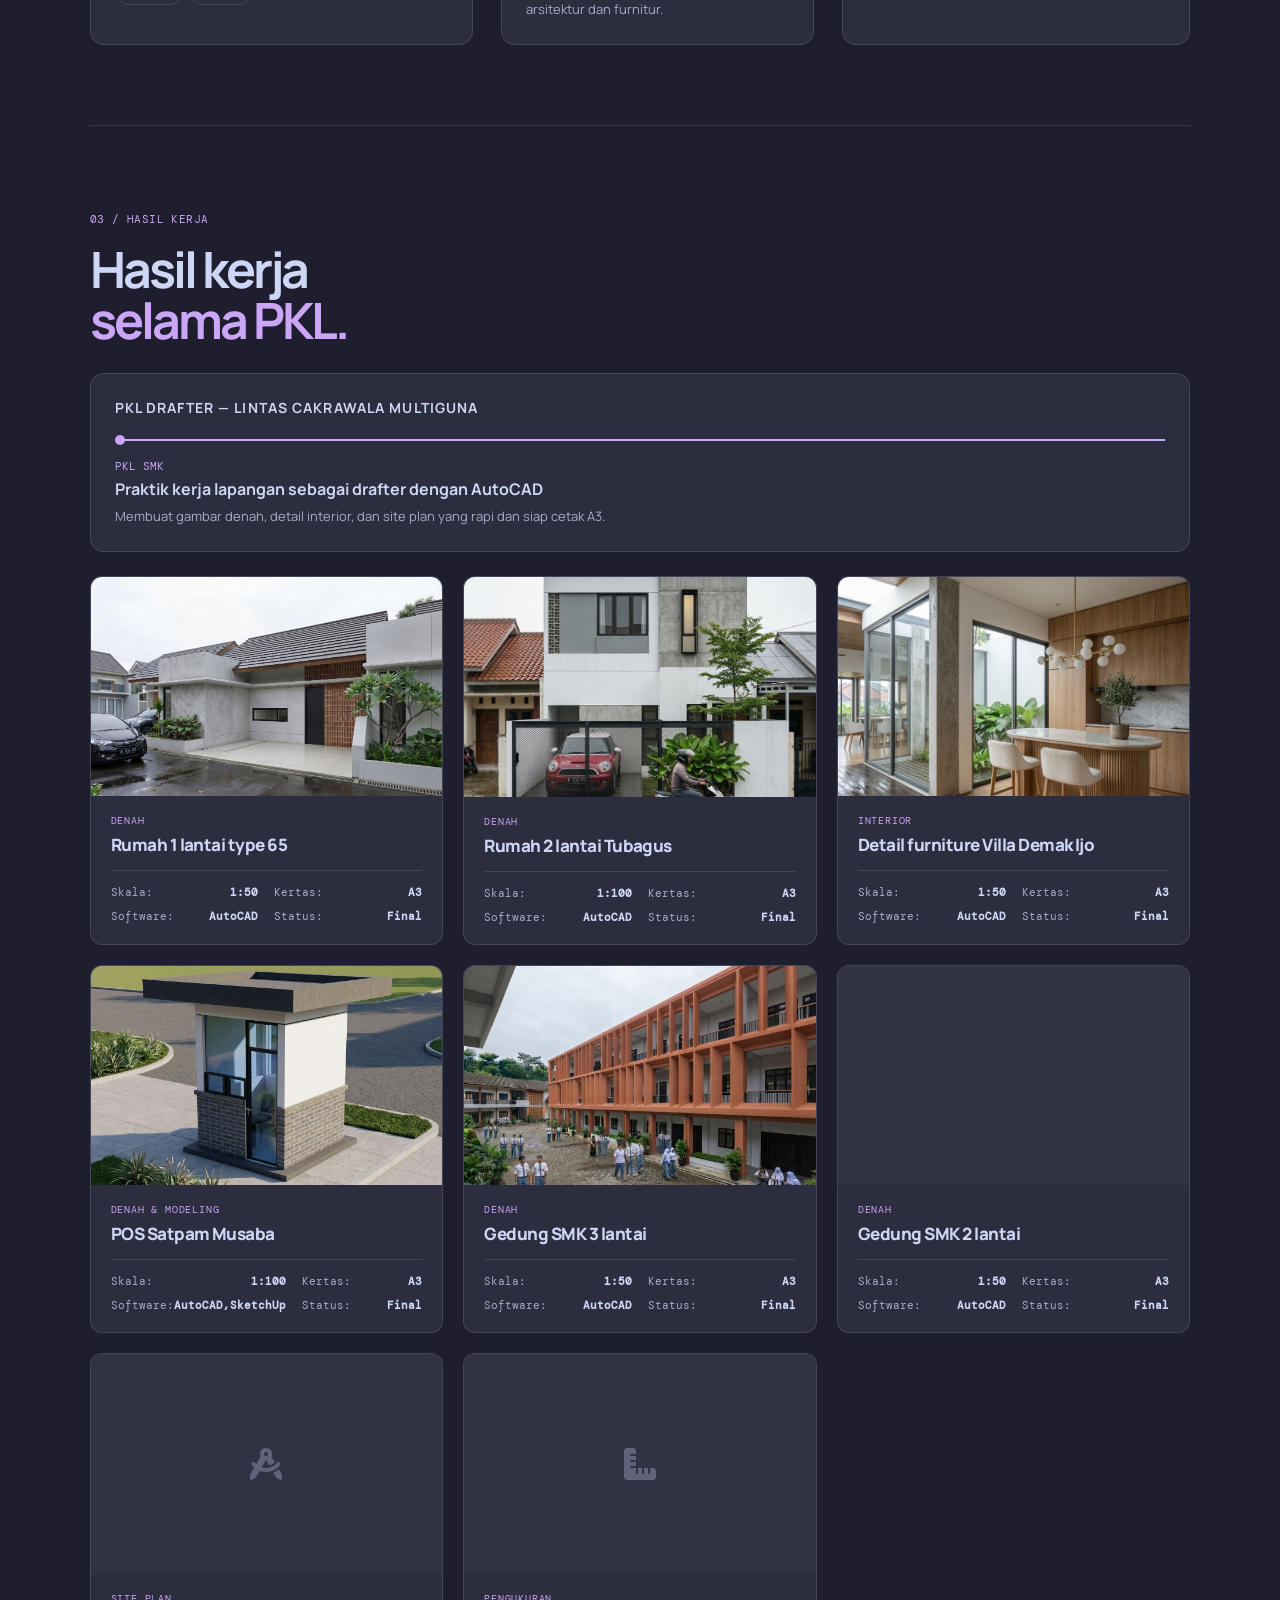
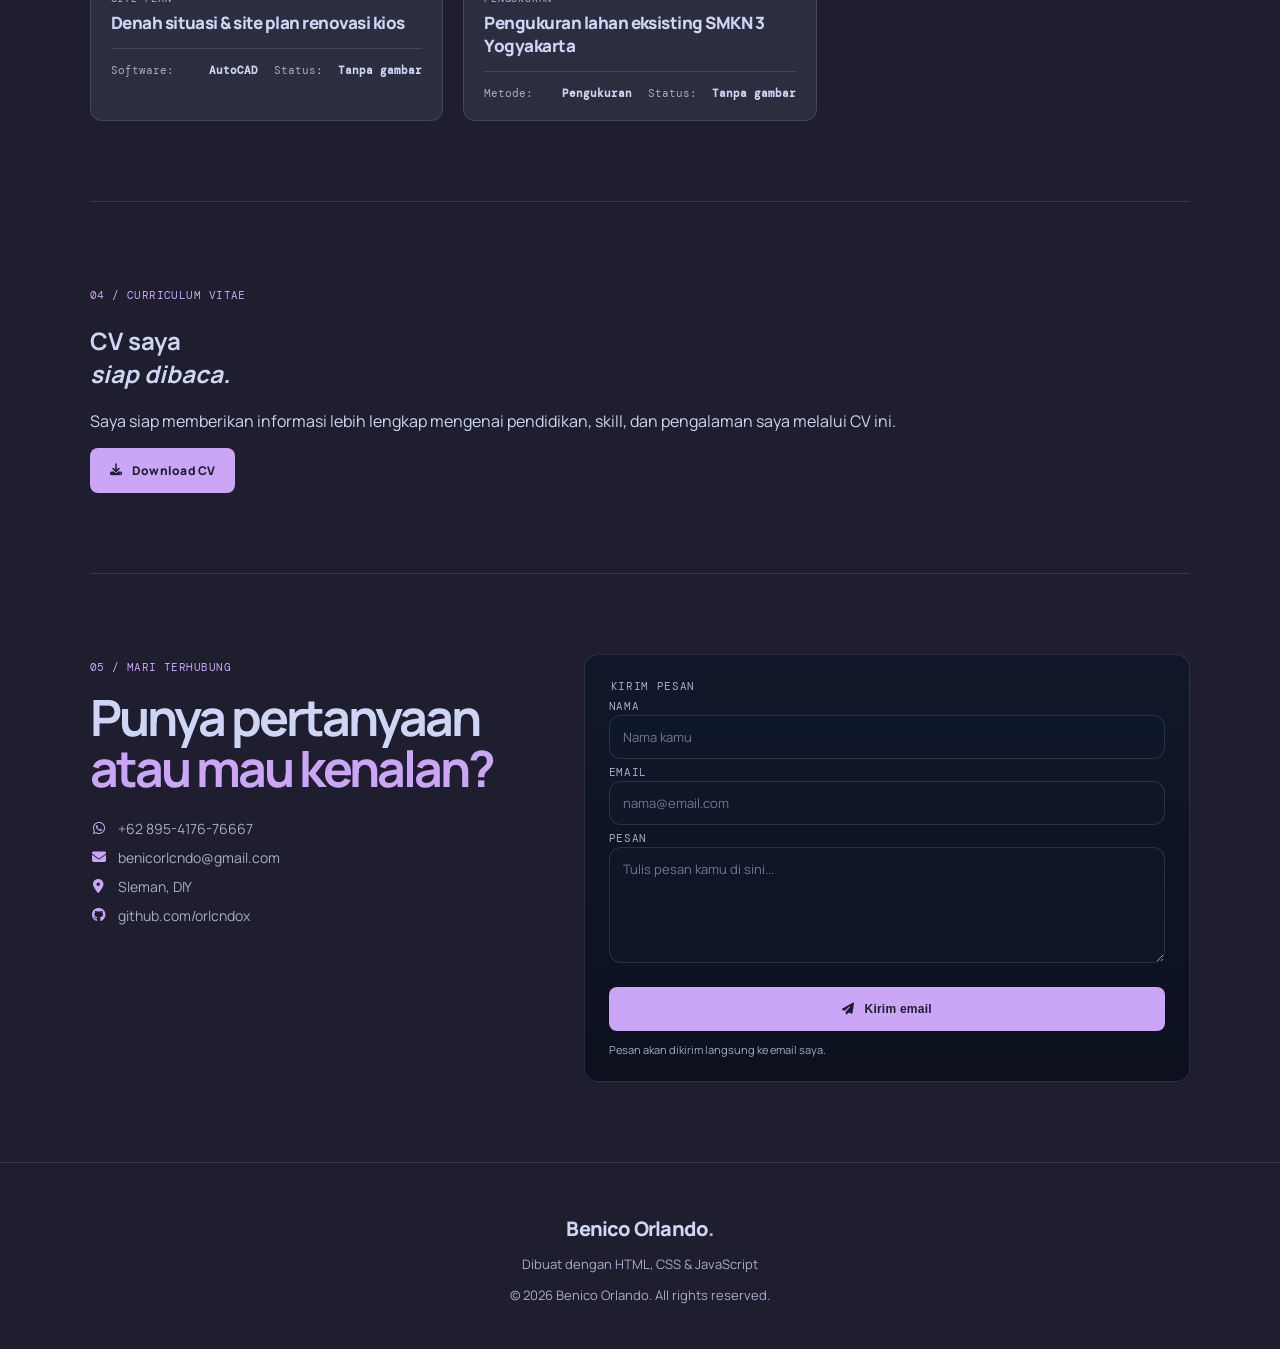
==== commit dd6e2565: "Add files via upload" ====
--- a/index.html
+++ b/index.html
@@ -1,342 +1,475 @@
-<!DOCTYPE html>
-<html lang="id">
-  <head>
-    <meta charset="UTF-8" />
-    <meta name="viewport" content="width=device-width, initial-scale=1.0" />
-    <meta
-      name="description"
-      content="Portfolio Benico Orlando Saputra Khotama — software engineer pemula yang belajar frontend dan design."
-    />
-    <title>Benico Orlando | Portfolio</title>
-
-    <link rel="preconnect" href="https://fonts.googleapis.com" />
-    <link rel="preconnect" href="https://fonts.gstatic.com" crossorigin />
-    <link
-      href="https://fonts.googleapis.com/css2?family=DM+Mono:wght@400;500&family=Manrope:wght@400;500;600;700;800&display=swap"
-      rel="stylesheet"
-    />
-    <link
-      rel="stylesheet"
-      href="https://cdnjs.cloudflare.com/ajax/libs/font-awesome/6.5.1/css/all.min.css"
-      crossorigin="anonymous"
-      referrerpolicy="no-referrer"
-    />
-    <link rel="stylesheet" href="style.css" />
-  </head>
-
-  <body>
-    <canvas id="particles"></canvas>
-
-    <div id="loading-screen">
-      <div class="loading-logo">Orlando<span class="loading-dot">.</span></div>
-      <div class="loading-bar">
-        <div class="loading-fill"></div>
-      </div>
-    </div>
-
-    <nav class="navbar" aria-label="Navigasi utama">
-      <a href="#beranda" class="nav-brand">Orlando<span class="nav-dot">.</span></a>
-
-      <button class="nav-toggle" type="button" aria-label="Buka menu" aria-expanded="false">
-        <i class="fa-solid fa-bars"></i>
-      </button>
-
-      <div class="nav-menu">
-        <a href="#tentang">Tentang</a>
-        <a href="#skill">Skill</a>
-        <a href="#portofolio">Project</a>
-        <a href="#cv">CV</a>
-        <a href="#kontak">Kontak</a>
-      </div>
-    </nav>
-
-    <main>
-      <section class="hero-split reveal" id="beranda">
-        <div class="hero-text">
-          <span class="hero-kicker">
-            <span class="status-dot"></span>
-            Terbuka untuk kesempatan baru
-          </span>
-
-          <p class="hero-label">Software Engineer Pemula</p>
-          <h1 class="hero-greeting">
-            Halo, aku<br />
-            <span class="hero-name">Benico Orlando Saputra Khotama</span>
-          </h1>
-
-          <p class="hero-desc">
-            Lulusan SMK yang sedang menekuni dunia web development. Saya suka
-            belajar, bereksperimen, dan membuat tampilan yang rapi serta
-            fungsional.
-          </p>
-
-          <div class="hero-actions">
-            <a href="#portofolio" class="hero-btn">
-              Lihat project
-              <i class="fa-solid fa-arrow-down"></i>
-            </a>
-
-            <div class="hero-social">
-              <a href="https://instagram.com/orlcndo" target="_blank" rel="noreferrer" aria-label="Instagram">
-                <i class="fa-brands fa-instagram"></i>
-              </a>
-              <a href="https://www.linkedin.com/feed/" target="_blank" rel="noreferrer" aria-label="LinkedIn">
-                <i class="fa-brands fa-linkedin"></i>
-              </a>
-              <a href="https://wa.me/62895417676667" target="_blank" rel="noreferrer" aria-label="WhatsApp">
-                <i class="fa-brands fa-whatsapp"></i>
-              </a>
-            </div>
-          </div>
-        </div>
-
-        <div class="hero-visual">
-          <div class="portrait-frame">
-            <svg class="hero-ring" viewBox="0 0 300 300">
-              <circle
-                cx="150"
-                cy="150"
-                r="140"
-                fill="none"
-                stroke="#cba6f7"
-                stroke-width="3"
-                stroke-dasharray="40 18 26 12 34 18 22 28"
-                stroke-linecap="round"
-              />
-            </svg>
-
-            <img src="foto.profil.jpg" alt="Foto profil Benico Orlando" class="hero-photo" />
-
-            <div class="photo-badge">
-              <span>Available</span>
-              <strong>For work</strong>
-            </div>
-          </div>
-        </div>
-      </section>
-
-      <section class="content-section about-section reveal" id="tentang">
-        <div class="section-heading">
-          <span class="eyebrow">01 / Tentang saya</span>
-          <h2>
-            Lulusan SMK<br />
-            <em>yang terus belajar.</em>
-          </h2>
-        </div>
-
-        <div class="about-copy">
-          <p>
-            Saya adalah lulusan SMK jurusan DPIB yang memiliki dasar kuat di desain,
-            visualisasi, dan struktur bangunan. Saat ini saya sedang fokus mengembangkan
-            kemampuan di bidang web development untuk memperluas potensi profesional saya.
-          </p>
-          <p>
-            Saya tertarik pada pekerjaan yang melibatkan kreativitas, problem solving,
-            dan pembelajaran berkelanjutan. Saya siap berkontribusi dalam project yang
-            membutuhkan kerja keras, disiplin, dan semangat belajar tinggi.
-          </p>
-        </div>
-      </section>
-
-      <section class="content-section reveal" id="skill">
-        <div class="section-heading section-heading-wide">
-          <span class="eyebrow">02 / Keahlian & pendidikan</span>
-          <h2>
-            Fokus belajar<br />
-            <em>dan pengalaman saya.</em>
-          </h2>
-        </div>
-
-        <div class="profile-grid">
-          <div class="info-card skills">
-            <h3 class="card-title">Skill utama</h3>
-
-            <div class="skill-item">
-              <div class="skill-label">
-                <span>AUTOCAD</span>
-                <span>95%</span>
-              </div>
-              <div class="skill-bar">
-                <div class="skill-fill" style="width: 95%;"></div>
-              </div>
-            </div>
-
-            <div class="skill-item">
-              <div class="skill-label">
-                <span>SKETCHUP</span>
-                <span>70%</span>
-              </div>
-              <div class="skill-bar">
-                <div class="skill-fill" style="width: 70%;"></div>
-              </div>
-            </div>
-
-            <div class="skill-item">
-              <div class="skill-label">
-                <span>ENSCAPE</span>
-                <span>50%</span>
-              </div>
-              <div class="skill-bar">
-                <div class="skill-fill" style="width: 50%;"></div>
-              </div>
-            </div>
-
-            <div class="skill-tags">
-              <span>HTML</span>
-              <span>CSS</span>
-              <span>JavaScript</span>
-              <span>VS Code</span>
-            </div>
-          </div>
-
-          <div class="info-card timeline">
-            <h3 class="card-title">Pendidikan</h3>
-
-            <div class="timeline-track">
-              <div class="timeline-item">
-                <div class="timeline-tahun">2023 - 2026</div>
-                <div class="timeline-judul-item">SMK Jurusan DPIB</div>
-                <div class="timeline-desc">
-                  Mengembangkan kemampuan dalam desain bangunan, visualisasi, dan tools teknis
-                  seperti AutoCAD, SketchUp, dan Enscape.
-                </div>
-              </div>
-            </div>
-          </div>
-
-          <div class="info-card rutinitas">
-            <h3 class="card-title">Kegiatan harian</h3>
-
-            <div class="rutinitas-item">
-              <div class="rutinitas-jam">05:00</div>
-              <div class="rutinitas-teks">Bangun tidur</div>
-            </div>
-
-            <div class="rutinitas-item">
-              <div class="rutinitas-jam">07:00</div>
-              <div class="rutinitas-teks">Belajar coding</div>
-            </div>
-
-            <div class="rutinitas-item">
-              <div class="rutinitas-jam">12:00</div>
-              <div class="rutinitas-teks">Istirahat & makan siang</div>
-            </div>
-
-            <div class="rutinitas-item">
-              <div class="rutinitas-jam">19:00</div>
-              <div class="rutinitas-teks">Latihan project pribadi</div>
-            </div>
-
-            <div class="rutinitas-item">
-              <div class="rutinitas-jam">23:00</div>
-              <div class="rutinitas-teks">Tidur</div>
-            </div>
-          </div>
-        </div>
-      </section>
-
-      <section class="content-section portofolio reveal" id="portofolio">
-        <div class="section-heading portfolio-heading">
-          <span class="eyebrow">03 / Project & capai</span>
-          <h2>
-            Karya yang<br />
-            <em>saya bangun.</em>
-          </h2>
-        </div>
-
-        <div class="portofolio-grid">
-          <article class="portofolio-item">
-            <img src="project1.jpg" alt="Rumah 1 lantai type 65" class="portofolio-img" />
-            <div class="portofolio-overlay">
-              <span>01 / Denah rumah</span>
-              <h3>Rumah 1 lantai type 65</h3>
-            </div>
-          </article>
-
-          <article class="portofolio-item">
-            <img src="project2.jpg" alt="AR Tubagus 2 lantai" class="portofolio-img" />
-            <div class="portofolio-overlay">
-              <span>02 / Arsitektur</span>
-              <h3>AR Tubagus 2 lantai</h3>
-            </div>
-          </article>
-
-          <article class="portofolio-item">
-            <img src="project3.jpg" alt="Denah furniture Villa Demak Ijo" class="portofolio-img" />
-            <div class="portofolio-overlay">
-              <span>03 / Interior</span>
-              <h3>Denah furniture Villa Demak Ijo</h3>
-            </div>
-          </article>
-        </div>
-      </section>
-
-      <section class="content-section cv-section reveal" id="cv">
-        <div class="section-heading">
-          <span class="eyebrow">04 / Curriculum Vitae</span>
-          <h2>
-            CV saya<br />
-            <em>siap dibaca.</em>
-          </h2>
-        </div>
-
-        <div class="cv-box">
-          <p>
-            Saya siap memberikan informasi lebih lengkap mengenai pendidikan, skill,
-            dan kemampuan saya melalui CV ini.
-          </p>
-
-          <div class="cv-actions">
-            <a href="CV.%20Benico%20Orlando.pdf" target="_blank" rel="noreferrer" class="cv-button">
-              <i class="fa-solid fa-download"></i>
-              Download CV
-            </a>
-          </div>
-        </div>
-      </section>
-
-      <section class="content-section contact-section reveal" id="kontak">
-        <div>
-          <span class="eyebrow">05 / Mari terhubung</span>
-          <h2>
-            Terus belajar,<br />
-            <em>terus bertumbuh.</em>
-          </h2>
-        </div>
-
-        <form
-          class="contact-form"
-          action="https://formsubmit.co/benicorlcndo@gmail.com"
-          method="POST"
-        >
-          <input type="hidden" name="_subject" value="Pesan baru dari portfolio Benico Orlando" />
-          <input type="hidden" name="_captcha" value="false" />
-
-          <label for="nama">Nama</label>
-          <input id="nama" name="nama" type="text" placeholder="Nama kamu" required />
-
-          <label for="email">Email</label>
-          <input id="email" name="email" type="email" placeholder="nama@email.com" required />
-
-          <label for="pesan">Pesan</label>
-          <textarea id="pesan" name="pesan" rows="5" placeholder="Tulis pesan kamu..." required></textarea>
-
-          <button type="submit" class="cv-button contact-submit">
-            <i class="fa-solid fa-paper-plane"></i>
-            Kirim email
-          </button>
-          <p class="form-note">Pesan akan dikirim langsung ke email saya.</p>
-        </form>
-      </section>
-    </main>
-
-    <footer class="footer">
-      <div class="footer-brand">Benico Orlando<span class="loading-dot">.</span></div>
-      <p class="footer-teks">Dibuat dengan HTML, CSS & JavaScript</p>
-
-      <p class="footer-copy">&copy; 2026 Benico Orlando. All rights reserved.</p>
-    </footer>
-
-    <script src="script.js"></script>
-  </body>
-</html>
+﻿<!DOCTYPE html>
+<html lang="id">
+  <head>
+    <meta charset="UTF-8" />
+    <meta name="viewport" content="width=device-width, initial-scale=1.0" />
+    <meta name="description" content="Portfolio Benico Orlando Saputra Khotama — Drafter DPIB, gambar 2D AutoCAD, denah arsitektur, detail furniture. Sleman DIY." />
+    <meta name="theme-color" content="#1e1e2e" />
+    <meta name="robots" content="index, follow" />
+    <link rel="canonical" href="https://orlando-drafter.netlify.app/" />
+    <meta property="og:title" content="Benico Orlando | Drafter DPIB" />
+    <meta property="og:description" content="Gambar 2D AutoCAD, denah arsitektur, dan detail furniture dari Sleman, DIY." />
+    <meta property="og:type" content="website" />
+    <meta property="og:url" content="https://orlando-drafter.netlify.app/" />
+    <meta property="og:locale" content="id_ID" />
+    <meta property="og:image" content="https://orlando-drafter.netlify.app/foto.profil.jpg" />
+    <meta name="author" content="Benico Orlando Saputra Khotama" />
+    <meta name="twitter:card" content="summary_large_image" />
+    <meta name="twitter:title" content="Benico Orlando | Drafter DPIB" />
+    <meta name="twitter:description" content="Gambar 2D AutoCAD, denah arsitektur, dan detail furniture dari Sleman, DIY." />
+    <meta name="twitter:image" content="https://orlando-drafter.netlify.app/foto.profil.jpg" />
+    <link rel="icon" href="data:image/svg+xml,%3Csvg xmlns='http://www.w3.org/2000/svg' viewBox='0 0 64 64'%3E%3Crect width='64' height='64' rx='14' fill='%231e1e2e'/%3E%3Ctext x='32' y='42' font-family='Arial' font-size='32' font-weight='bold' text-anchor='middle' fill='%23cba6f7'%3EO.%3C/text%3E%3C/svg%3E" />
+    <title>Benico Orlando | Drafter DPIB</title>
+    <link rel="preconnect" href="https://fonts.googleapis.com" />
+    <link rel="preconnect" href="https://fonts.gstatic.com" crossorigin />
+    <link href="https://fonts.googleapis.com/css2?family=DM+Mono:wght@400;500&family=Manrope:wght@400;500;600;700;800&display=swap" rel="stylesheet" />
+    <link rel="stylesheet" href="https://cdnjs.cloudflare.com/ajax/libs/font-awesome/6.5.1/css/all.min.css" crossorigin="anonymous" referrerpolicy="no-referrer" />
+    <link rel="stylesheet" href="style.css" />
+    <link rel="manifest" href="manifest.json" />
+    <script type="application/ld+json">
+    {
+      "@context": "https://schema.org",
+      "@type": "Person",
+      "name": "Benico Orlando Saputra Khotama",
+      "jobTitle": "Drafter DPIB",
+      "url": "index.html",
+      "sameAs": [
+        "https://instagram.com/orlcndo",
+        "https://www.linkedin.com/in/benico-orlando-6356ba2a0",
+        "https://github.com/orlcndox"
+      ],
+      "knowsAbout": ["AutoCAD", "Drafting DPIB", "Gambar 2D", "Detail Furniture", "SketchUp"],
+      "address": { "@type": "PostalAddress", "addressLocality": "Sleman", "addressRegion": "DIY" }
+    }
+    </script>
+  </head>
+  <body>
+    <a class="skip-link" href="#beranda">Lewati ke konten</a>
+    <div class="scroll-progress" id="scrollProgress" aria-hidden="true"></div>
+
+    <nav class="navbar" aria-label="Navigasi utama">
+      <a href="#beranda" class="nav-brand">Orlando<span class="nav-dot">.</span></a>
+      <button class="nav-toggle" type="button" aria-label="Buka menu" aria-expanded="false">
+        <i class="fa-solid fa-bars"></i>
+      </button>
+      <div class="nav-menu">
+        <a href="#beranda">Beranda</a>
+        <a href="#tentang">Tentang</a>
+        <a href="#skill">Keahlian</a>
+        <a href="#pengalaman">Hasil Kerja</a>
+        <a href="#kontak">Kontak</a>
+      </div>
+      <div class="nav-actions">
+        <button class="theme-toggle" id="themeToggle" type="button" aria-label="Ganti tema" aria-pressed="false">
+          <span class="toggle-track"></span>
+          <span class="toggle-thumb"></span>
+        </button>
+      </div>
+    </nav>
+
+    <main>
+      <section class="hero-split reveal" id="beranda">
+        <div class="hero-text">
+          <h1 class="hero-greeting">
+            Halo, aku<br />
+            <span class="hero-name">Benico Orlando Saputra Khotama</span>
+          </h1>
+          <p class="hero-desc">
+            Lulusan SMK jurusan DPIB dari Sleman, DIY. Suka menggambar<br />
+            denah, arsitektur, dan detail furniture dengan AutoCAD.<br />
+            Selalu belajar dan berkembang.
+          </p>
+          <div class="hero-actions">
+            <div class="hero-social">
+              <a href="https://instagram.com/orlcndo" target="_blank" rel="noreferrer" aria-label="Instagram">
+                <i class="fa-brands fa-instagram"></i>
+              </a>
+              <a href="https://www.linkedin.com/in/benico-orlando-6356ba2a0" target="_blank" rel="noreferrer" aria-label="LinkedIn">
+                <i class="fa-brands fa-linkedin"></i>
+              </a>
+              <a href="https://github.com/orlcndox" target="_blank" rel="noreferrer" aria-label="GitHub">
+                <i class="fa-brands fa-github"></i>
+              </a>
+              <a href="https://wa.me/62895417676667" target="_blank" rel="noreferrer" aria-label="WhatsApp">
+                <i class="fa-brands fa-whatsapp"></i>
+              </a>
+            </div>
+          </div>
+        </div>
+        <div class="hero-visual">
+          <div class="portrait-frame">
+            <svg class="hero-ring" viewBox="0 0 300 300" role="img" aria-hidden="true">
+              <title>Dekorasi lingkaran mengelilingi foto profil</title>
+              <circle cx="150" cy="150" r="140" fill="none" stroke="#cba6f7" stroke-width="3" stroke-dasharray="40 18 26 12 34 18 22 28" stroke-linecap="round" />
+            </svg>
+            <img src="foto.profil.jpg" alt="Foto profil Benico Orlando" class="hero-photo" fetchpriority="high" decoding="async" />
+            <div class="photo-badge">
+              <span>Available</span>
+              <strong>For work</strong>
+            </div>
+          </div>
+        </div>
+      </section>
+
+      <section class="content-section about-section reveal" id="tentang">
+        <div class="section-heading">
+          <span class="eyebrow">01 / Tentang saya</span>
+          <h2>
+            Lulusan DPIB<br />
+            <em>yang teliti &amp; rapi.</em>
+          </h2>
+        </div>
+        <div class="about-copy">
+          <p>
+            Saya Benico Orlando, lulusan Desain Pemodelan dan Informasi Bangunan. Terbiasa membuat gambar kerja 2D dengan AutoCAD — denah, tampak, potongan, hingga detail arsitektur dan furnitur — dengan mengutamakan ketelitian dan kerapian.
+          </p>
+          <p>
+            Di luar DPIB, saya juga sedang belajar coding dan membuat website, menggabungkan kreativitas desain dengan teknologi.
+          </p>
+        </div>
+      </section>
+
+      <section class="content-section reveal" id="skill">
+        <div class="section-heading section-heading-wide">
+          <span class="eyebrow">02 / Keahlian &amp; pendidikan</span>
+          <h2>
+            Fokus belajar<br />
+            <em>dan pengalaman saya.</em>
+          </h2>
+        </div>
+        <div class="profile-grid">
+          <div class="info-card skills">
+            <h3 class="card-title">Skill utama</h3>
+            <div class="skill-item">
+              <div class="skill-label">
+                <span>AUTOCAD</span>
+                <span>95%</span>
+              </div>
+              <div class="skill-bar">
+                <div class="skill-fill" style="width: 95%;"></div>
+              </div>
+            </div>
+            <div class="skill-item">
+              <div class="skill-label">
+                <span>SKETCHUP</span>
+                <span>70%</span>
+              </div>
+              <div class="skill-bar">
+                <div class="skill-fill" style="width: 70%;"></div>
+              </div>
+            </div>
+            <div class="skill-item">
+              <div class="skill-label">
+                <span>ENSCAPE</span>
+                <span>50%</span>
+              </div>
+              <div class="skill-bar">
+                <div class="skill-fill" style="width: 50%;"></div>
+              </div>
+            </div>
+            <div class="skill-tags">
+              <span>Gambar Kerja</span>
+              <span>Denah 2D</span>
+              <span>Detail Furniture</span>
+              <span>SketchUp</span>
+              <span>Enscape</span>
+            </div>
+          </div>
+          <div class="info-card timeline">
+            <h3 class="card-title">Pendidikan</h3>
+            <div class="timeline-track">
+              <div class="timeline-item">
+                <div class="timeline-tahun">2023 - 2026</div>
+                <div class="timeline-judul-item">SMKN 3 YOGYAKARTA - Jurusan DPIB</div>
+                <div class="timeline-desc">
+                  Mengembangkan kemampuan dalam desain bangunan, visualisasi, dan tools teknis
+                  seperti AutoCAD, SketchUp, dan Enscape. Terbiasa membuat gambar kerja 2D
+                  yang rapi dan siap cetak — mulai dari denah, tampak, potongan,
+                  hingga detail arsitektur dan furnitur.
+                </div>
+              </div>
+            </div>
+          </div>
+          <div class="info-card rutinitas">
+            <h3 class="card-title">Yang saya kerjakan</h3>
+            <div class="rutinitas-item">
+              <div class="rutinitas-jam">2D</div>
+              <div class="rutinitas-teks">Gambar denah rumah &amp; arsitektur</div>
+            </div>
+            <div class="rutinitas-item">
+              <div class="rutinitas-jam">3D</div>
+              <div class="rutinitas-teks">Modeling di SketchUp</div>
+            </div>
+            <div class="rutinitas-item">
+              <div class="rutinitas-jam">DT</div>
+              <div class="rutinitas-teks">Denah detail furniture</div>
+            </div>
+            <div class="rutinitas-item">
+              <div class="rutinitas-jam">RV</div>
+              <div class="rutinitas-teks">Revisi cepat &amp; rapi layer</div>
+            </div>
+          </div>
+        </div>
+      </section>
+
+      <section class="content-section reveal" id="pengalaman">
+        <div class="section-heading">
+          <span class="eyebrow">03 / Hasil Kerja</span>
+          <h2>
+            Hasil kerja<br />
+            <em>selama PKL.</em>
+          </h2>
+        </div>
+        <div class="info-card">
+          <h3 class="card-title">PKL Drafter — Lintas Cakrawala Multiguna</h3>
+          <div class="timeline-track">
+            <div class="timeline-item">
+              <div class="timeline-tahun">PKL SMK</div>
+              <div class="timeline-judul-item">Praktik kerja lapangan sebagai drafter dengan AutoCAD</div>
+              <div class="timeline-desc">
+                Membuat gambar denah, detail interior, dan site plan yang rapi dan siap cetak A3.
+              </div>
+            </div>
+          </div>
+        </div>
+
+        <div class="galeri-grid">
+
+          <article class="galeri-card">
+            <div class="galeri-thumb" data-src="project1.jpg" data-alt="Denah Rumah type 65 Swasana, AutoCAD">
+              <img src="project1.jpg" alt="Denah 2D Rumah type 65 — AutoCAD" loading="lazy" decoding="async" />
+            </div>
+            <div class="galeri-body">
+              <span class="galeri-cat">Denah</span>
+              <h3>Rumah 1 lantai type 65</h3>
+              <div class="dwg-specs">
+                <span>Skala: <strong>1:50</strong></span>
+                <span>Kertas: <strong>A3</strong></span>
+                <span>Software: <strong>AutoCAD</strong></span>
+                <span>Status: <strong>Final</strong></span>
+              </div>
+            </div>
+          </article>
+
+          <article class="galeri-card">
+            <div class="galeri-thumb" data-src="project2.jpg" data-alt="Denah Rumah 2 lantai Tubagus, AutoCAD">
+              <img src="project2.jpg" alt="Rumah 2 lantai Tubagus — AutoCAD" loading="lazy" decoding="async" />
+            </div>
+            <div class="galeri-body">
+              <span class="galeri-cat">Denah</span>
+              <h3>Rumah 2 lantai Tubagus</h3>
+              <div class="dwg-specs">
+                <span>Skala: <strong>1:100</strong></span>
+                <span>Kertas: <strong>A3</strong></span>
+                <span>Software: <strong>AutoCAD</strong></span>
+                <span>Status: <strong>Final</strong></span>
+              </div>
+            </div>
+          </article>
+
+          <article class="galeri-card">
+            <div class="galeri-thumb" data-src="project3.jpg" data-alt="Detail furniture Villa Demak Ijo, AutoCAD">
+              <img src="project3.jpg" alt="Detail furniture Villa Demak Ijo — AutoCAD" loading="lazy" decoding="async" />
+            </div>
+            <div class="galeri-body">
+              <span class="galeri-cat">Interior</span>
+              <h3>Detail furniture Villa Demak Ijo</h3>
+              <div class="dwg-specs">
+                <span>Skala: <strong>1:50</strong></span>
+                <span>Kertas: <strong>A3</strong></span>
+                <span>Software: <strong>AutoCAD</strong></span>
+                <span>Status: <strong>Final</strong></span>
+              </div>
+            </div>
+          </article>
+
+          <article class="galeri-card">
+            <div class="galeri-thumb" data-src="project4.jpg" data-alt="POS Satpam Musaba, AutoCAD & SketchUp">
+              <img src="project4.jpg" alt="POS Satpam Musaba — AutoCAD & SketchUp" loading="lazy" decoding="async" />
+            </div>
+            <div class="galeri-body">
+              <span class="galeri-cat">Denah &amp; Modeling</span>
+              <h3>POS Satpam Musaba</h3>
+              <div class="dwg-specs">
+                <span>Skala: <strong>1:100</strong></span>
+                <span>Kertas: <strong>A3</strong></span>
+                <span>Software: <strong>AutoCAD,SketchUp</strong></span>
+                <span>Status: <strong>Final</strong></span>
+              </div>
+            </div>
+          </article>
+
+          <article class="galeri-card">
+            <div class="galeri-thumb" data-src="project5.jpg" data-alt="Gedung SMK 3 lantai, AutoCAD">
+              <img src="project5.jpg" alt="Gedung SMK 3 lantai — AutoCAD" loading="lazy" decoding="async" />
+            </div>
+            <div class="galeri-body">
+              <span class="galeri-cat">Denah</span>
+              <h3>Gedung SMK 3 lantai</h3>
+              <div class="dwg-specs">
+                <span>Skala: <strong>1:50</strong></span>
+                <span>Kertas: <strong>A3</strong></span>
+                <span>Software: <strong>AutoCAD</strong></span>
+                <span>Status: <strong>Final</strong></span>
+              </div>
+            </div>
+          </article>
+
+          <article class="galeri-card">
+            <div class="galeri-thumb" data-src="project6.jpg" data-alt="Gedung SMK 2 lantai, AutoCAD">
+              <img src="project6.jpg" alt="Gedung SMK 2 lantai — AutoCAD" loading="lazy" decoding="async" />
+            </div>
+            <div class="galeri-body">
+              <span class="galeri-cat">Denah</span>
+              <h3>Gedung SMK 2 lantai</h3>
+              <div class="dwg-specs">
+                <span>Skala: <strong>1:50</strong></span>
+                <span>Kertas: <strong>A3</strong></span>
+                <span>Software: <strong>AutoCAD</strong></span>
+                <span>Status: <strong>Final</strong></span>
+              </div>
+            </div>
+          </article>
+
+          <article class="galeri-card galeri-card--text">
+            <div class="galeri-thumb galeri-placeholder">
+              <i class="fa-solid fa-drafting-compass"></i>
+            </div>
+            <div class="galeri-body">
+              <span class="galeri-cat">Site Plan</span>
+              <h3>Denah situasi &amp; site plan renovasi kios</h3>
+              <div class="dwg-specs">
+                <span>Software: <strong>AutoCAD</strong></span>
+                <span>Status: <strong>Tanpa gambar</strong></span>
+              </div>
+            </div>
+          </article>
+
+          <article class="galeri-card galeri-card--text">
+            <div class="galeri-thumb galeri-placeholder">
+              <i class="fa-solid fa-ruler-combined"></i>
+            </div>
+            <div class="galeri-body">
+              <span class="galeri-cat">Pengukuran</span>
+              <h3>Pengukuran lahan eksisting SMKN 3 Yogyakarta</h3>
+              <div class="dwg-specs">
+                <span>Metode: <strong>Pengukuran</strong></span>
+                <span>Status: <strong>Tanpa gambar</strong></span>
+              </div>
+            </div>
+          </article>
+
+        </div>
+      </section>
+
+      <section class="content-section reveal" id="cv">
+        <div class="cv-box">
+          <span class="eyebrow">04 / Curriculum Vitae</span>
+          <h2>
+            CV saya<br />
+            <em>siap dibaca.</em>
+          </h2>
+          <p>Saya siap memberikan informasi lebih lengkap mengenai pendidikan, skill, dan pengalaman saya melalui CV ini.</p>
+          <div class="cv-actions">
+            <a href="file1.pdf" target="_blank" rel="noreferrer" class="cv-button">
+              <i class="fa-solid fa-download"></i>
+              Download CV
+            </a>
+          </div>
+        </div>
+      </section>
+
+      <section class="content-section contact-section reveal" id="kontak">
+        <div>
+          <span class="eyebrow">05 / Mari terhubung</span>
+          <h2>
+            Punya pertanyaan<br />
+            <em>atau mau kenalan?</em>
+          </h2>
+          <div class="contact-info">
+            <a href="https://wa.me/62895417676667" target="_blank" rel="noreferrer">
+              <i class="fa-brands fa-whatsapp"></i> +62 895-4176-76667
+            </a>
+            <a href="mailto:benicorlcndo@gmail.com">
+              <i class="fa-solid fa-envelope"></i> benicorlcndo@gmail.com
+            </a>
+            <span>
+              <i class="fa-solid fa-location-dot"></i> Sleman, DIY
+            </span>
+            <a href="https://github.com/orlcndox" target="_blank" rel="noreferrer">
+              <i class="fa-brands fa-github"></i> github.com/orlcndox
+            </a>
+          </div>
+        </div>
+        <form class="contact-form" action="https://formsubmit.co/benicorlcndo@gmail.com" method="POST" novalidate>
+          <input type="hidden" name="_subject" value="Pesan baru dari portfolio Benico Orlando" />
+          <input type="hidden" name="_captcha" value="false" />
+          <input type="text" name="_honey" style="display: none" tabindex="-1" autocomplete="off" />
+          <fieldset>
+            <legend>Kirim Pesan</legend>
+            <label for="nama">Nama</label>
+            <input id="nama" name="nama" type="text" placeholder="Nama kamu" required autocomplete="name" aria-describedby="nama-error" />
+            <p class="form-error" id="nama-error" role="alert" hidden>Nama wajib diisi.</p>
+            <label for="email">Email</label>
+            <input id="email" name="email" type="email" placeholder="nama@email.com" required autocomplete="email" aria-describedby="email-error" />
+            <p class="form-error" id="email-error" role="alert" hidden>Format email tidak valid.</p>
+            <label for="pesan">Pesan</label>
+            <textarea id="pesan" name="pesan" rows="5" placeholder="Tulis pesan kamu di sini..." required aria-describedby="pesan-error"></textarea>
+            <p class="form-error" id="pesan-error" role="alert" hidden>Pesan wajib diisi.</p>
+          </fieldset>
+          <button type="submit" class="cv-button contact-submit" id="kirimBtn">
+            <i class="fa-solid fa-paper-plane"></i>
+            Kirim email
+          </button>
+          <p class="form-note" id="formStatus" role="status">Pesan akan dikirim langsung ke email saya.</p>
+        </form>
+      </section>
+    </main>
+
+    <footer class="footer">
+      <div class="footer-brand">Benico Orlando<span class="loading-dot">.</span></div>
+      <p class="footer-teks">Dibuat dengan HTML, CSS &amp; JavaScript</p>
+      <p class="footer-copy">&copy; <span id="tahun">2026</span> Benico Orlando. All rights reserved.</p>
+    </footer>
+
+
+    <button class="to-top" id="toTop" type="button" aria-label="Kembali ke atas">
+      <i class="fa-solid fa-arrow-up"></i>
+    </button>
+    <div class="lightbox" id="lightbox" aria-hidden="true" role="dialog" aria-label="Pratinjau project">
+      <button class="lightbox-close" id="lightboxClose" type="button" aria-label="Tutup pratinjau">
+        <i class="fa-solid fa-xmark"></i>
+      </button>
+      <img class="lightbox-img" id="lightboxImg" src="" alt="" />
+      <p class="lightbox-cap" id="lightboxCap"></p>
+    </div>
+    <div class="music-player" id="musicPlayer">
+      <audio id="audioTrack" src="Breathe.mp3" preload="metadata"></audio>
+
+      <button class="music-top" id="musicCollapsed" type="button" aria-expanded="false" aria-controls="musicExpanded" aria-label="Buka pemutar lagu">
+        <img id="musicCover" src="breathe.logo.jpg" alt="Sampul lagu" class="music-cover" loading="lazy" decoding="async" />
+        <span class="music-info">
+          <span class="music-title" id="musicTitle">Breathe</span>
+          <span class="music-artist" id="musicArtist">Olly Alexander</span>
+        </span>
+        <i class="fa-solid fa-chevron-down music-toggle" id="musicToggle"></i>
+      </button>
+
+      <div class="music-expanded" id="musicExpanded">
+        <div class="music-progress">
+          <span id="waktuSekarang">0:00</span>
+          <div class="music-bar" id="musicBar" role="slider" aria-label="Posisi lagu" aria-valuemin="0" aria-valuemax="100" aria-valuenow="0" tabindex="0">
+            <div class="music-bar-fill" id="musicBarFill"></div>
+          </div>
+          <span id="waktuTotal">0:00</span>
+        </div>
+        <div class="music-controls">
+          <button class="music-ctrl-btn" id="musicPrevBtn" type="button" aria-label="Lagu sebelumnya"><i class="fa-solid fa-backward-step"></i></button>
+          <button class="music-play-btn" id="musicPlayBtn" type="button" aria-label="Putar lagu"><i class="fa-solid fa-play"></i></button>
+          <button class="music-ctrl-btn" id="musicNextBtn" type="button" aria-label="Lagu selanjutnya"><i class="fa-solid fa-forward-step"></i></button>
+        </div>
+      </div>
+    </div>
+    <script src="script.js"></script>
+  </body>
+</html>
--- a/style.css
+++ b/style.css
@@ -1,982 +1,1565 @@
-:root {
-  --bg: #1e1e2e;
-  --bg-2: #181825;
-  --panel: rgba(49, 50, 68, 0.78);
-  --panel-strong: rgba(24, 24, 37, 0.96);
-  --line: rgba(205, 214, 244, 0.14);
-  --ink: #cdd6f4;
-  --muted: #a6adc8;
-  --accent: #cba6f7;
-  --accent-dark: #1e1e2e;
-  --white-soft: #f5e0e6;
-}
-
-*,
-*::before,
-*::after {
-  box-sizing: border-box;
-}
-
-html {
-  scroll-behavior: smooth;
-  scroll-padding-top: 88px;
-}
-
-body {
-  margin: 0;
-  font-family: "Manrope", sans-serif;
-  background: var(--bg);
-  color: var(--ink);
-  overflow-x: hidden;
-}
-
-body::before {
-  content: "";
-  position: fixed;
-  inset: 0;
-  z-index: -2;
-  pointer-events: none;
-  background:
-    radial-gradient(circle at 80% 12%, rgba(203, 166, 247, 0.14), transparent 26%),
-    linear-gradient(135deg, #1e1e2e 0%, #181825 55%, #11111b 100%);
-}
-
-body::after {
-  content: "";
-  position: fixed;
-  inset: 0;
-  z-index: -1;
-  pointer-events: none;
-  background-image: linear-gradient(rgba(255, 255, 255, 0.015) 1px, transparent 1px),
-    linear-gradient(90deg, rgba(255, 255, 255, 0.015) 1px, transparent 1px);
-  background-size: 42px 42px;
-  mask-image: radial-gradient(circle at center, black 50%, transparent 100%);
-}
-
-a {
-  color: inherit;
-}
-
-img {
-  max-width: 100%;
-  display: block;
-}
-
-#particles {
-  position: fixed;
-  inset: 0;
-  z-index: 0;
-  pointer-events: none;
-  opacity: 0.28;
-}
-
-main {
-  position: relative;
-  z-index: 1;
-  max-width: 1280px;
-  margin: 0 auto;
-  padding: 0 clamp(24px, 7vw, 110px);
-}
-
-.content-section {
-  position: relative;
-  z-index: 1;
-  padding: 100px 0;
-  border-top: 1px solid var(--line);
-}
-
-.section-heading {
-  margin-bottom: 26px;
-}
-
-/* ===== LOADING SCREEN ===== */
-#loading-screen {
-  position: fixed;
-  inset: 0;
-  z-index: 999;
-  background:
-    radial-gradient(circle at 50% 42%, rgba(203, 166, 247, 0.1), transparent 30%),
-    linear-gradient(135deg, #1e1e2e 0%, #181825 55%, #11111b 100%);
-  display: flex;
-  flex-direction: column;
-  align-items: center;
-  justify-content: center;
-  transition: opacity 0.6s ease, visibility 0.6s ease;
-}
-
-#loading-screen.selesai {
-  opacity: 0;
-  visibility: hidden;
-}
-
-.loading-logo {
-  color: var(--white-soft);
-  font-size: 32px;
-  font-weight: 800;
-  margin-bottom: 20px;
-  letter-spacing: -0.05em;
-}
-
-.loading-dot,
-.nav-dot {
-  color: var(--accent);
-}
-
-.loading-bar {
-  width: 180px;
-  height: 5px;
-  background: rgba(255, 255, 255, 0.08);
-  border-radius: 999px;
-  overflow: hidden;
-}
-
-.loading-fill {
-  height: 100%;
-  width: 0%;
-  background: linear-gradient(90deg, #b4befe, #cba6f7);
-  border-radius: inherit;
-  animation: loading-fill 1.25s ease-out forwards;
-}
-
-@keyframes loading-fill {
-  to {
-    width: 100%;
-  }
-}
-
-/* ===== NAVBAR ===== */
-.navbar {
-  position: sticky;
-  top: 0;
-  z-index: 20;
-  display: flex;
-  align-items: center;
-  justify-content: space-between;
-  padding: 20px clamp(24px, 7vw, 110px);
-  background: rgba(30, 30, 46, 0.82);
-  border-bottom: 1px solid var(--line);
-  backdrop-filter: blur(18px);
-}
-
-.nav-brand {
-  text-decoration: none;
-  color: var(--ink);
-  font-size: 26px;
-  font-weight: 800;
-  letter-spacing: -0.06em;
-}
-
-.nav-menu {
-  display: flex;
-  align-items: center;
-  gap: 28px;
-}
-
-.nav-menu a {
-  text-decoration: none;
-  color: var(--muted);
-  font-size: 12px;
-  transition: color 0.2s ease;
-}
-
-.nav-menu a:hover {
-  color: var(--accent);
-}
-
-.nav-toggle {
-  display: none;
-  background: transparent;
-  border: 0;
-  color: var(--ink);
-  font-size: 20px;
-  cursor: pointer;
-}
-
-/* ===== HERO ===== */
-.hero-split {
-  display: flex;
-  align-items: center;
-  justify-content: space-between;
-  flex-wrap: nowrap;
-  gap: clamp(36px, 8vw, 100px);
-  min-height: 690px;
-  padding: 76px 0 120px;
-}
-
-.hero-text {
-  flex: 1 1 55%;
-}
-
-.hero-kicker,
-.eyebrow,
-.portofolio-overlay span {
-  display: inline-flex;
-  align-items: center;
-  gap: 8px;
-  color: var(--accent);
-  font-family: "DM Mono", monospace;
-  font-size: 11px;
-  letter-spacing: 0.04em;
-  text-transform: uppercase;
-}
-
-.hero-kicker {
-  margin-bottom: 30px;
-}
-
-.status-dot {
-  width: 7px;
-  height: 7px;
-  border-radius: 50%;
-  background: var(--accent);
-  box-shadow: 0 0 0 5px rgba(203, 166, 247, 0.12);
-}
-
-.hero-label {
-  margin: 18px 0 14px;
-  color: var(--muted);
-  font-family: "DM Mono", monospace;
-  font-size: 13px;
-  letter-spacing: 0.1em;
-  text-transform: uppercase;
-}
-
-.hero-greeting {
-  margin: 0;
-  max-width: 700px;
-  font-family: "Manrope", sans-serif;
-  font-size: clamp(42px, 5.7vw, 76px);
-  font-weight: 800;
-  letter-spacing: -0.07em;
-  line-height: 0.98;
-}
-
-.hero-name {
-  display: inline-block;
-  margin-top: 12px;
-  color: var(--accent);
-  font-size: clamp(31px, 4vw, 56px);
-  font-weight: 800;
-  letter-spacing: -0.065em;
-}
-
-.hero-desc {
-  max-width: 490px;
-  color: var(--muted);
-  font-size: 15px;
-  line-height: 1.8;
-  margin-top: 28px;
-}
-
-.hero-actions {
-  display: flex;
-  align-items: center;
-  gap: 24px;
-  flex-wrap: wrap;
-  margin-top: 32px;
-}
-
-.hero-btn {
-  display: inline-flex;
-  align-items: center;
-  gap: 12px;
-  padding: 14px 18px;
-  border: 1px solid var(--accent);
-  border-radius: 4px;
-  background: var(--accent);
-  color: var(--accent-dark);
-  font-size: 12px;
-  font-weight: 800;
-  text-decoration: none;
-  transition: transform 0.2s ease, box-shadow 0.2s ease;
-}
-
-.hero-btn:hover {
-  color: var(--accent-dark);
-  transform: translateY(-3px);
-  box-shadow: 0 12px 25px rgba(203, 166, 247, 0.15);
-}
-
-.hero-social {
-  display: flex;
-  align-items: center;
-  gap: 9px;
-}
-
-.hero-social a {
-  display: flex;
-  align-items: center;
-  justify-content: center;
-  width: 39px;
-  height: 39px;
-  border: 1px solid var(--line);
-  border-radius: 4px;
-  color: var(--muted);
-  text-decoration: none;
-  transition: border-color 0.2s ease, color 0.2s ease, transform 0.2s ease;
-}
-
-.hero-social a:hover {
-  border-color: var(--accent);
-  color: var(--accent);
-  transform: translateY(-2px);
-}
-
-/* ===== FOTO PROFIL (HERO VISUAL) ===== */
-.hero-visual {
-  flex: 1 1 46%;
-  display: flex;
-  justify-content: center;
-  align-items: center;
-}
-
-.portrait-frame {
-  position: relative;
-  width: min(39vw, 450px);
-  height: min(39vw, 450px);
-  min-width: 250px;
-  min-height: 250px;
-  margin-right: -30px;
-  margin-top: 28px;
-}
-
-.hero-ring {
-  position: absolute;
-  inset: -14px;
-  width: calc(100% + 28px);
-  height: calc(100% + 28px);
-  animation: spin 28s linear infinite;
-}
-
-@keyframes spin {
-  to {
-    transform: rotate(360deg);
-  }
-}
-
-.hero-photo {
-  position: absolute;
-  inset: 0;
-  width: 100%;
-  height: 100%;
-  object-fit: cover;
-  object-position: center top;
-  border-radius: 50%;
-  border: 1px solid rgba(203, 166, 247, 0.24);
-  box-shadow: 0 26px 70px rgba(0, 0, 0, 0.32);
-}
-
-.photo-badge {
-  position: absolute;
-  right: 12px;
-  bottom: 24px;
-  display: grid;
-  gap: 2px;
-  padding: 12px 16px;
-  border-radius: 8px;
-  background: rgba(203, 166, 247, 0.95);
-  color: var(--accent-dark);
-  box-shadow: 0 16px 32px rgba(0, 0, 0, 0.16);
-}
-
-.photo-badge span {
-  font-family: "DM Mono", monospace;
-  font-size: 9px;
-  text-transform: uppercase;
-  letter-spacing: 0.1em;
-}
-
-.photo-badge strong {
-  font-size: 12px;
-}
-
-/* ===== ABOUT ===== */
-.about-section {
-  display: grid;
-  grid-template-columns: 1fr 1fr;
-  gap: clamp(30px, 6vw, 90px);
-  align-items: end;
-}
-
-.about-section .section-heading {
-  position: relative;
-}
-
-.about-section .section-heading::after {
-  content: "";
-  display: block;
-  width: 110px;
-  height: 1px;
-  margin-top: 16px;
-  background: linear-gradient(90deg, rgba(203, 166, 247, 0.9), rgba(203, 166, 247, 0));
-}
-
-.section-heading h2,
-.contact-section h2 {
-  margin: 16px 0 0;
-  color: var(--ink);
-  font-size: clamp(30px, 4vw, 50px);
-  line-height: 1.03;
-  letter-spacing: -0.06em;
-}
-
-.section-heading h2 em,
-.contact-section h2 em {
-  color: var(--accent);
-  font-style: normal;
-}
-
-.about-copy {
-  align-self: end;
-  max-width: 500px;
-  color: var(--muted);
-  font-size: 15px;
-  line-height: 1.9;
-}
-
-.about-copy p {
-  margin: 0 0 16px;
-}
-
-.about-copy p:first-child {
-  position: relative;
-  padding-left: 16px;
-}
-
-.about-copy p:first-child::before {
-  content: "";
-  position: absolute;
-  left: 0;
-  top: 0.5em;
-  width: 6px;
-  height: 60%;
-  border-radius: 99px;
-  background: linear-gradient(180deg, rgba(203, 166, 247, 0.9), rgba(203, 166, 247, 0.2));
-}
-
-/* ===== SKILL / TIMELINE / RUTINITAS ===== */
-.section-heading-wide {
-  margin-bottom: 48px;
-}
-
-.profile-grid {
-  display: grid;
-  grid-template-columns: 1.1fr 0.9fr 1fr;
-  gap: 28px;
-}
-
-.info-card {
-  padding: 26px;
-  border: 1px solid var(--line);
-  background: var(--panel);
-  border-radius: 20px;
-  box-shadow: 0 18px 48px rgba(2, 6, 23, 0.2);
-}
-
-.card-title {
-  margin: 0 0 22px;
-  color: var(--ink);
-  font-size: 14px;
-  text-transform: uppercase;
-  letter-spacing: 0.08em;
-}
-
-.skill-item {
-  margin-bottom: 22px;
-}
-
-.skill-label {
-  display: flex;
-  align-items: center;
-  justify-content: space-between;
-  margin-bottom: 6px;
-  color: var(--muted);
-  font-family: "DM Mono", monospace;
-  font-size: 11px;
-}
-
-.skill-bar {
-  height: 5px;
-  background: rgba(255, 255, 255, 0.08);
-  border-radius: 999px;
-  overflow: hidden;
-}
-
-.skill-fill {
-  height: 100%;
-  background: var(--accent);
-  border-radius: inherit;
-}
-
-.skill-tags {
-  display: flex;
-  flex-wrap: wrap;
-  gap: 7px;
-  margin-top: 28px;
-}
-
-.skill-tags::before {
-  content: "Web basics";
-  width: 100%;
-  color: var(--muted);
-  font-family: "DM Mono", monospace;
-  font-size: 10px;
-  text-transform: uppercase;
-}
-
-.skill-tags span {
-  padding: 6px 9px;
-  border: 1px solid var(--line);
-  border-radius: 999px;
-  font-family: "DM Mono", monospace;
-  font-size: 10px;
-  color: var(--ink);
-}
-
-.timeline-track {
-  display: grid;
-  gap: 15px;
-}
-
-.timeline-item {
-  position: relative;
-  padding-top: 18px;
-  border-top: 2px solid var(--accent);
-}
-
-.timeline-item::before {
-  content: "";
-  position: absolute;
-  left: 0;
-  top: -6px;
-  width: 10px;
-  height: 10px;
-  border-radius: 50%;
-  background: var(--accent);
-}
-
-.timeline-tahun {
-  color: var(--accent);
-  font-family: "DM Mono", monospace;
-  font-size: 11px;
-  margin-bottom: 5px;
-}
-
-.timeline-judul-item {
-  color: var(--ink);
-  font-weight: 700;
-  margin-bottom: 5px;
-}
-
-.timeline-desc {
-  color: var(--muted);
-  font-size: 13px;
-  line-height: 1.7;
-}
-
-.rutinitas-item {
-  display: flex;
-  align-items: center;
-  gap: 14px;
-  padding: 12px 0;
-  border-bottom: 1px solid var(--line);
-}
-
-.rutinitas-item:last-child {
-  border-bottom: none;
-}
-
-.rutinitas-jam {
-  min-width: 58px;
-  padding: 5px 10px;
-  border-radius: 3px;
-  background: var(--accent);
-  color: var(--accent-dark);
-  font-family: "Manrope", sans-serif;
-  font-size: 11px;
-  font-weight: 800;
-  text-align: center;
-}
-
-.rutinitas-teks {
-  color: var(--muted);
-  font-size: 13px;
-}
-
-/* ===== PORTOFOLIO ===== */
-.portfolio-heading {
-  margin-bottom: 48px;
-}
-
-.portofolio-grid {
-  display: grid;
-  grid-template-columns: repeat(3, minmax(0, 1fr));
-  gap: 16px;
-}
-
-.portofolio-item {
-  position: relative;
-  overflow: hidden;
-  border: 1px solid var(--line);
-  border-radius: 4px;
-  background: #313244;
-  aspect-ratio: 0.88;
-  box-shadow: 0 18px 38px rgba(0, 0, 0, 0.12);
-  transition: transform 0.25s ease, box-shadow 0.25s ease;
-}
-
-.portofolio-item:hover {
-  transform: translateY(-4px);
-  box-shadow: 0 24px 46px rgba(0, 0, 0, 0.18);
-}
-
-.portofolio-img {
-  width: 100%;
-  height: 100%;
-  object-fit: cover;
-  filter: saturate(0.78);
-  transition: transform 0.5s ease, filter 0.5s ease;
-}
-
-.portofolio-item:hover .portofolio-img {
-  transform: scale(1.05);
-  filter: saturate(1);
-}
-
-.portofolio-overlay {
-  position: absolute;
-  inset: auto 0 0 0;
-  padding: 28px 20px 18px;
-  background: linear-gradient(to top, rgba(13, 17, 17, 0.96), rgba(13, 17, 17, 0.2));
-}
-
-.portofolio-overlay h3 {
-  margin: 8px 0 0;
-  color: var(--ink);
-  font-size: 18px;
-  line-height: 1.2;
-  letter-spacing: -0.04em;
-}
-
-/* ===== CV SECTION ===== */
-.cv-section {
-  display: grid;
-  gap: 24px;
-}
-
-.cv-box {
-  padding: 28px;
-  border: 1px solid var(--line);
-  background: rgba(17, 25, 22, 0.78);
-  border-radius: 16px;
-  box-shadow: 0 18px 42px rgba(0, 0, 0, 0.12);
-}
-
-.cv-box p {
-  margin: 0 0 22px;
-  color: var(--muted);
-  line-height: 1.8;
-  max-width: 760px;
-}
-
-.cv-actions {
-  display: flex;
-  flex-wrap: wrap;
-  gap: 14px;
-}
-
-.cv-button {
-  display: inline-flex;
-  align-items: center;
-  justify-content: center;
-  gap: 10px;
-  padding: 14px 20px;
-  border-radius: 8px;
-  background: var(--accent);
-  color: var(--accent-dark);
-  text-decoration: none;
-  font-weight: 800;
-  font-size: 12px;
-  letter-spacing: 0.02em;
-  transition: transform 0.2s ease, box-shadow 0.2s ease;
-}
-
-.cv-button:hover {
-  transform: translateY(-2px);
-}
-
-/* ===== KONTAK ===== */
-.contact-section {
-  display: grid;
-  grid-template-columns: minmax(220px, 0.8fr) minmax(320px, 1.2fr);
-  align-items: start;
-  gap: clamp(32px, 7vw, 100px);
-}
-
-.contact-form {
-  display: grid;
-  gap: 9px;
-  padding: 26px;
-  border: 1px solid var(--line);
-  background: linear-gradient(180deg, rgba(15, 23, 42, 0.85), rgba(10, 15, 28, 0.9));
-  border-radius: 20px;
-  box-shadow: 0 18px 42px rgba(0, 0, 0, 0.12);
-}
-
-.contact-form label {
-  margin-top: 7px;
-  color: var(--muted);
-  font-family: "DM Mono", monospace;
-  font-size: 11px;
-  text-transform: uppercase;
-  letter-spacing: 0.06em;
-}
-
-.contact-form input,
-.contact-form textarea {
-  width: 100%;
-  border: 1px solid rgba(148, 163, 184, 0.2);
-  border-radius: 12px;
-  padding: 12px 13px;
-  background: rgba(15, 23, 42, 0.7);
-  color: var(--ink);
-  font: inherit;
-  font-size: 13px;
-  resize: vertical;
-  transition: border-color 0.2s ease, box-shadow 0.2s ease, transform 0.2s ease;
-}
-
-.contact-form input:focus,
-.contact-form textarea:focus {
-  outline: none;
-  border-color: rgba(203, 166, 247, 0.7);
-  box-shadow: 0 0 0 4px rgba(203, 166, 247, 0.08);
-}
-
-.contact-form input::placeholder,
-.contact-form textarea::placeholder {
-  color: rgba(166, 173, 200, 0.65);
-}
-
-.contact-submit {
-  margin-top: 10px;
-  border: 1px solid rgba(203, 166, 247, 0.5);
-  cursor: pointer;
-  background: linear-gradient(135deg, #d9b4ff 0%, var(--accent) 45%, #8dd9ff 100%);
-  color: #0b1020;
-}
-
-.form-note {
-  margin: 2px 0 0;
-  color: var(--muted);
-  font-size: 11px;
-}
-
-/* ===== FOOTER ===== */
-.footer {
-  position: relative;
-  z-index: 1;
-  padding: 52px clamp(24px, 7vw, 110px) 32px;
-  border-top: 1px solid var(--line);
-  text-align: center;
-}
-
-.footer-brand {
-  color: var(--ink);
-  font-size: 20px;
-  font-weight: 800;
-  letter-spacing: -0.04em;
-}
-
-.footer-teks,
-.footer-copy {
-  color: var(--muted);
-  font-size: 13px;
-}
-
-/* ===== REVEAL ON SCROLL ===== */
-.reveal {
-  opacity: 0;
-  transform: translateY(22px);
-  transition: opacity 0.7s ease, transform 0.7s ease;
-}
-
-.reveal.is-visible {
-  opacity: 1;
-  transform: translateY(0);
-}
-
-/* ===== RESPONSIVE ===== */
-@media (max-width: 900px) {
-  .nav-menu {
-    gap: 16px;
-  }
-
-  .profile-grid {
-    grid-template-columns: 1fr 1fr;
-  }
-
-  .rutinitas {
-    grid-column: 1 / -1;
-  }
-
-  .portofolio-grid {
-    grid-template-columns: 1fr 1fr;
-  }
-}
-
-@media (max-width: 700px) {
-  .navbar {
-    padding: 18px 22px;
-  }
-
-  .nav-toggle {
-    display: block;
-  }
-
-  .nav-menu {
-    position: absolute;
-    top: 68px;
-    left: 22px;
-    right: 22px;
-    display: none;
-    flex-direction: column;
-    gap: 0;
-    padding: 12px;
-    background: #181825;
-    border: 1px solid var(--line);
-    border-radius: 12px;
-    box-shadow: 0 18px 30px rgba(17, 17, 27, 0.45);
-  }
-
-  .nav-menu.is-open {
-    display: flex;
-  }
-
-  .nav-menu a {
-    padding: 12px 8px;
-  }
-
-  main {
-    padding: 0 22px;
-  }
-
-  .hero-split {
-    flex-direction: column-reverse;
-    align-items: stretch;
-    text-align: left;
-    min-height: auto;
-    padding: 62px 0 90px;
-  }
-
-  .portrait-frame {
-    align-self: center;
-    width: min(75vw, 310px);
-    height: min(75vw, 310px);
-    margin-right: 0;
-    margin-top: 0;
-  }
-
-  .photo-badge {
-    right: 6px;
-    bottom: 18px;
-  }
-
-  .hero-greeting {
-    font-size: clamp(40px, 13vw, 62px);
-  }
-
-  .hero-name {
-    font-size: clamp(30px, 9vw, 46px);
-  }
-
-  .about-section,
-  .profile-grid,
-  .portofolio-grid {
-    grid-template-columns: 1fr;
-  }
-
-  .content-section {
-    padding: 74px 0;
-  }
-
-  .section-heading-wide {
-    margin-bottom: 28px;
-  }
-
-  .rutinitas {
-    grid-column: auto;
-  }
-
-  .portofolio-item {
-    aspect-ratio: 1.2;
-  }
-
-  .contact-section {
-    grid-template-columns: 1fr;
-    align-items: start;
-  }
-}
-
-@media (max-width: 480px) {
-  .navbar {
-    padding: 16px 18px;
-  }
-
-  main {
-    padding: 0 18px;
-  }
-
-  .hero-actions {
-    flex-direction: column;
-    align-items: flex-start;
-    gap: 16px;
-  }
-
-  .hero-btn {
-    width: 100%;
-    justify-content: center;
-  }
-
-  .hero-social {
-    width: 100%;
-    justify-content: flex-start;
-  }
-
-  .info-card {
-    padding: 18px 16px;
-  }
-
-  .nav-menu {
-    left: 18px;
-    right: 18px;
-  }
-
-  .portofolio-grid {
-    gap: 12px;
-  }
-
-  .footer {
-    padding-left: 18px;
-    padding-right: 18px;
-  }
-}
-
-@media (prefers-reduced-motion: reduce) {
-  html {
-    scroll-behavior: auto;
-  }
-
-  *,
-  *::before,
-  *::after {
-    animation-duration: 0.01ms !important;
-    animation-iteration-count: 1 !important;
-    transition-duration: 0.01ms !important;
-  }
-
-  .reveal {
-    opacity: 1;
-    transform: none;
-  }
-}+/* ========================================
+   CUSTOM PROPERTIES
+   ======================================== */
+:root {
+  --bg: #1e1e2e;
+  --bg-2: #181825;
+  --panel: rgba(49, 50, 68, 0.78);
+  --panel-strong: rgba(24, 24, 37, 0.96);
+  --surface-gradient: linear-gradient(135deg, #1e1e2e 0%, #181825 55%, #11111b 100%);
+  --form-gradient: linear-gradient(180deg, rgba(15, 23, 42, 0.85), rgba(10, 15, 28, 0.9));
+  --input-bg: rgba(15, 23, 42, 0.7);
+  --input-line: rgba(148, 163, 184, 0.2);
+  --track: rgba(255, 255, 255, 0.08);
+  --media-bg: #313244;
+  --line: rgba(205, 214, 244, 0.14);
+  --ink: #cdd6f4;
+  --muted: #a6adc8;
+  --accent: #cba6f7;
+  --accent-dark: #1e1e2e;
+}
+
+/* ========================================
+   RESET & BASE
+   ======================================== */
+*,
+*::before,
+*::after {
+  box-sizing: border-box;
+}
+
+html {
+  scroll-behavior: smooth;
+  scroll-padding-top: 88px;
+}
+
+body {
+  margin: 0;
+  font-family: "Manrope", sans-serif;
+  background: var(--bg);
+  color: var(--ink);
+  overflow-x: hidden;
+  animation: pageFadeIn 0.5s ease both;
+}
+
+body.page-leave {
+  animation: none;
+  opacity: 0;
+  transition: opacity 0.28s ease;
+}
+
+@keyframes pageFadeIn {
+  from { opacity: 0; }
+  to { opacity: 1; }
+}
+
+body::before {
+  content: "";
+  position: fixed;
+  inset: 0;
+  z-index: -2;
+  pointer-events: none;
+  background:
+    radial-gradient(circle at 80% 12%, rgba(203, 166, 247, 0.06), transparent 30%),
+    var(--surface-gradient);
+}
+
+a {
+  color: inherit;
+}
+
+img {
+  max-width: 100%;
+  display: block;
+}
+
+main {
+  position: relative;
+  z-index: 1;
+  max-width: 1280px;
+  margin: 0 auto;
+  padding: 0 clamp(24px, 7vw, 110px);
+}
+
+.content-section {
+  position: relative;
+  z-index: 1;
+  padding: 80px 0;
+  border-top: 1px solid var(--line);
+}
+
+.section-heading {
+  margin-bottom: 26px;
+}
+
+.nav-dot,
+.loading-dot {
+  color: var(--accent);
+}
+
+/* ========================================
+   ACCESSIBILITY
+   ======================================== */
+.skip-link {
+  position: fixed;
+  top: -60px;
+  left: 16px;
+  z-index: 1000;
+  padding: 10px 16px;
+  border-radius: 8px;
+  background: var(--accent);
+  color: var(--accent-dark);
+  font-size: 13px;
+  font-weight: 800;
+  text-decoration: none;
+  transition: top 0.2s ease;
+}
+
+.skip-link:focus {
+  top: 12px;
+}
+
+/* ========================================
+   SCROLL PROGRESS
+   ======================================== */
+.scroll-progress {
+  position: fixed;
+  top: 0;
+  left: 0;
+  z-index: 60;
+  width: 100%;
+  height: 3px;
+  transform-origin: 0 50%;
+  transform: scaleX(0);
+  background: linear-gradient(90deg, #b4befe, var(--accent));
+}
+
+/* ========================================
+   NAVBAR
+   ======================================== */
+.navbar {
+  position: sticky;
+  top: 0;
+  z-index: 20;
+  display: flex;
+  align-items: center;
+  justify-content: space-between;
+  gap: 20px;
+  padding: 20px clamp(24px, 7vw, 110px);
+  background: rgba(30, 30, 46, 0.82);
+  border-bottom: 1px solid var(--line);
+  backdrop-filter: blur(18px);
+  transition: box-shadow 0.25s ease, background 0.25s ease;
+}
+
+.navbar.is-scrolled {
+  box-shadow: 0 10px 30px rgba(0, 0, 0, 0.35);
+}
+
+.nav-brand {
+  text-decoration: none;
+  color: var(--ink);
+  font-size: 26px;
+  font-weight: 800;
+  letter-spacing: -0.06em;
+}
+
+.nav-menu {
+  display: flex;
+  align-items: center;
+  gap: 28px;
+  margin-left: auto;
+}
+
+.nav-menu a {
+  text-decoration: none;
+  color: var(--muted);
+  font-size: 12px;
+  transition: color 0.2s ease;
+}
+
+.nav-menu a:hover {
+  color: var(--accent);
+}
+
+.nav-menu a.is-active {
+  color: var(--accent);
+}
+
+.nav-toggle {
+  display: none;
+  background: transparent;
+  border: 0;
+  color: var(--ink);
+  font-size: 20px;
+  cursor: pointer;
+}
+
+.nav-actions {
+  display: flex;
+  align-items: center;
+  gap: 10px;
+}
+
+.theme-toggle {
+  position: relative;
+  width: 50px;
+  height: 28px;
+  border: none;
+  border-radius: 14px;
+  background: var(--line);
+  cursor: pointer;
+  padding: 0;
+  transition: background 0.3s ease;
+}
+
+.theme-toggle:hover {
+  background: rgba(203, 166, 247, 0.3);
+}
+
+.theme-toggle[aria-pressed="true"] {
+  background: var(--accent);
+}
+
+.toggle-track {
+  position: absolute;
+  inset: 0;
+  border-radius: 14px;
+  pointer-events: none;
+}
+
+.toggle-thumb {
+  position: absolute;
+  top: 2px;
+  left: 2px;
+  width: 24px;
+  height: 24px;
+  border-radius: 50%;
+  background: var(--ink);
+  transition: left 0.3s cubic-bezier(0.22, 1, 0.36, 1);
+  pointer-events: none;
+  box-shadow: 0 2px 4px rgba(0, 0, 0, 0.2);
+}
+
+.theme-toggle[aria-pressed="true"] .toggle-thumb {
+  left: calc(100% - 26px);
+  background: white;
+}
+
+/* ========================================
+   HERO
+   ======================================== */
+.hero-split {
+  display: flex;
+  align-items: center;
+  justify-content: space-between;
+  flex-wrap: nowrap;
+  gap: clamp(36px, 8vw, 100px);
+  min-height: 600px;
+  padding: 60px 0 100px;
+}
+
+.hero-text {
+  flex: 1 1 55%;
+}
+
+.eyebrow {
+  display: inline-flex;
+  align-items: center;
+  gap: 8px;
+  color: var(--accent);
+  font-family: "DM Mono", monospace;
+  font-size: 11px;
+  letter-spacing: 0.04em;
+  text-transform: uppercase;
+}
+
+.hero-greeting {
+  margin: 0;
+  max-width: 700px;
+  font-family: "Manrope", sans-serif;
+  font-size: clamp(42px, 5.7vw, 76px);
+  font-weight: 800;
+  letter-spacing: -0.07em;
+  line-height: 0.98;
+}
+
+.hero-name {
+  display: inline-block;
+  margin-top: 12px;
+  color: var(--accent);
+  font-size: clamp(31px, 4vw, 56px);
+  font-weight: 800;
+  letter-spacing: -0.065em;
+}
+
+.hero-desc {
+  max-width: 490px;
+  color: var(--muted);
+  font-size: 15px;
+  line-height: 1.8;
+  margin-top: 24px;
+}
+
+.hero-actions {
+  display: flex;
+  align-items: center;
+  gap: 16px;
+  flex-wrap: wrap;
+  margin-top: 28px;
+}
+
+.hero-btn {
+  display: inline-flex;
+  align-items: center;
+  gap: 10px;
+  padding: 12px 18px;
+  border: 1px solid var(--accent);
+  border-radius: 8px;
+  background: var(--accent);
+  color: var(--accent-dark);
+  font-size: 13px;
+  font-weight: 700;
+  text-decoration: none;
+  transition: transform 0.2s ease, box-shadow 0.2s ease;
+}
+
+.hero-btn:hover {
+  color: var(--accent-dark);
+  transform: translateY(-2px);
+  box-shadow: 0 8px 20px rgba(203, 166, 247, 0.15);
+}
+
+.hero-actions .hero-social {
+  flex-basis: 100%;
+  display: flex;
+  align-items: center;
+  gap: 8px;
+}
+
+.hero-social a {
+  display: flex;
+  align-items: center;
+  justify-content: center;
+  width: 38px;
+  height: 38px;
+  border: 1px solid var(--line);
+  border-radius: 8px;
+  color: var(--muted);
+  text-decoration: none;
+  transition: border-color 0.2s ease, color 0.2s ease, transform 0.2s ease;
+}
+
+.hero-social a:hover {
+  border-color: var(--accent);
+  color: var(--accent);
+  transform: translateY(-2px);
+}
+
+/* ========================================
+   HERO VISUAL (FOTO PROFIL)
+   ======================================== */
+.hero-visual {
+  flex: 1 1 46%;
+  display: flex;
+  justify-content: center;
+  align-items: center;
+}
+
+.portrait-frame {
+  position: relative;
+  width: min(34vw, 380px);
+  height: min(34vw, 380px);
+  min-width: 220px;
+  min-height: 220px;
+}
+
+.hero-ring {
+  position: absolute;
+  inset: -14px;
+  width: calc(100% + 28px);
+  height: calc(100% + 28px);
+  animation: spin 28s linear infinite;
+}
+
+@keyframes spin {
+  to {
+    transform: rotate(360deg);
+  }
+}
+
+.hero-photo {
+  position: absolute;
+  inset: 0;
+  width: 100%;
+  height: 100%;
+  object-fit: cover;
+  object-position: center top;
+  border-radius: 50%;
+  border: 2px solid rgba(203, 166, 247, 0.2);
+  box-shadow: 0 20px 50px rgba(0, 0, 0, 0.25);
+}
+
+.photo-badge {
+  position: absolute;
+  right: 12px;
+  bottom: 24px;
+  display: grid;
+  gap: 2px;
+  padding: 12px 16px;
+  border-radius: 8px;
+  background: rgba(203, 166, 247, 0.95);
+  color: var(--accent-dark);
+  box-shadow: 0 16px 32px rgba(0, 0, 0, 0.16);
+  animation: floatBadge 3s ease-in-out infinite;
+}
+
+.photo-badge span {
+  font-family: "DM Mono", monospace;
+  font-size: 9px;
+  text-transform: uppercase;
+  letter-spacing: 0.1em;
+}
+
+.photo-badge strong {
+  font-size: 12px;
+}
+
+@keyframes floatBadge {
+  0%, 100% { transform: translateY(0); }
+  50% { transform: translateY(-6px); }
+}
+
+/* ========================================
+   ABOUT
+   ======================================== */
+.about-section {
+  display: grid;
+  grid-template-columns: 1fr 1fr;
+  gap: clamp(30px, 6vw, 90px);
+  align-items: center;
+}
+
+.about-section .section-heading {
+  position: relative;
+}
+
+.about-section .section-heading::after {
+  content: "";
+  display: block;
+  width: 110px;
+  height: 1px;
+  margin-top: 16px;
+  background: linear-gradient(90deg, rgba(203, 166, 247, 0.9), rgba(203, 166, 247, 0));
+}
+
+.section-heading h2,
+.contact-section h2 {
+  margin: 16px 0 0;
+  color: var(--ink);
+  font-size: clamp(30px, 4vw, 50px);
+  line-height: 1.03;
+  letter-spacing: -0.06em;
+}
+
+.section-heading h2 em,
+.contact-section h2 em {
+  color: var(--accent);
+  font-style: normal;
+}
+
+.section-heading h2 em,
+.contact-section h2 em {
+  color: var(--accent);
+  font-style: normal;
+}
+
+.about-copy {
+  align-self: end;
+  max-width: 500px;
+  color: var(--muted);
+  font-size: 15px;
+  line-height: 1.9;
+}
+
+.about-copy p {
+  margin: 0 0 16px;
+}
+
+.about-copy p:first-child {
+  position: relative;
+  padding-left: 16px;
+}
+
+.about-copy p:first-child::before {
+  content: "";
+  position: absolute;
+  left: 0;
+  top: 0.5em;
+  width: 6px;
+  height: 60%;
+  border-radius: 99px;
+  background: linear-gradient(180deg, rgba(203, 166, 247, 0.9), rgba(203, 166, 247, 0.2));
+}
+
+/* ========================================
+   SKILL / TIMELINE / RUTINITAS
+   ======================================== */
+.section-heading-wide {
+  margin-bottom: 48px;
+}
+
+.profile-grid {
+  display: grid;
+  grid-template-columns: 1.1fr 0.9fr 1fr;
+  gap: 28px;
+}
+
+.info-card {
+  padding: 24px;
+  border: 1px solid var(--line);
+  background: var(--panel);
+  border-radius: 14px;
+}
+
+.card-title {
+  margin: 0 0 22px;
+  color: var(--ink);
+  font-size: 14px;
+  text-transform: uppercase;
+  letter-spacing: 0.08em;
+}
+
+.skill-item {
+  margin-bottom: 22px;
+}
+
+.skill-label {
+  display: flex;
+  align-items: center;
+  justify-content: space-between;
+  margin-bottom: 6px;
+  color: var(--muted);
+  font-family: "DM Mono", monospace;
+  font-size: 11px;
+}
+
+.skill-bar {
+  height: 5px;
+  background: var(--track);
+  border-radius: 999px;
+  overflow: hidden;
+}
+
+.skill-fill {
+  height: 100%;
+  width: 0;
+  background: var(--accent);
+  border-radius: inherit;
+  transition: width 1.1s cubic-bezier(0.22, 1, 0.36, 1);
+}
+
+.skill-tags {
+  display: flex;
+  flex-wrap: wrap;
+  gap: 7px;
+  margin-top: 28px;
+}
+
+.skill-tags::before {
+  content: "DPIB tools";
+  width: 100%;
+  color: var(--muted);
+  font-family: "DM Mono", monospace;
+  font-size: 10px;
+  text-transform: uppercase;
+}
+
+.skill-tags span {
+  padding: 6px 9px;
+  border: 1px solid var(--line);
+  border-radius: 999px;
+  font-family: "DM Mono", monospace;
+  font-size: 10px;
+  color: var(--ink);
+}
+
+.timeline-track {
+  display: grid;
+  gap: 15px;
+}
+
+.timeline-item {
+  position: relative;
+  padding-top: 18px;
+  border-top: 2px solid var(--accent);
+}
+
+.timeline-item::before {
+  content: "";
+  position: absolute;
+  left: 0;
+  top: -6px;
+  width: 10px;
+  height: 10px;
+  border-radius: 50%;
+  background: var(--accent);
+}
+
+.timeline-tahun {
+  color: var(--accent);
+  font-family: "DM Mono", monospace;
+  font-size: 11px;
+  margin-bottom: 5px;
+}
+
+.timeline-judul-item {
+  color: var(--ink);
+  font-weight: 700;
+  margin-bottom: 5px;
+}
+
+.timeline-desc {
+  color: var(--muted);
+  font-size: 13px;
+  line-height: 1.7;
+}
+
+.rutinitas-item {
+  display: flex;
+  align-items: center;
+  gap: 14px;
+  padding: 12px 0;
+  border-bottom: 1px solid var(--line);
+}
+
+.rutinitas-item:last-child {
+  border-bottom: none;
+}
+
+.rutinitas-jam {
+  min-width: 58px;
+  padding: 5px 10px;
+  border-radius: 3px;
+  background: var(--accent);
+  color: var(--accent-dark);
+  font-family: "Manrope", sans-serif;
+  font-size: 11px;
+  font-weight: 800;
+  text-align: center;
+}
+
+.rutinitas-teks {
+  color: var(--muted);
+  font-size: 13px;
+}
+
+/* ========================================
+   LIGHTBOX
+   ======================================== */
+.lightbox {
+  position: fixed;
+  inset: 0;
+  z-index: 200;
+  display: flex;
+  flex-direction: column;
+  align-items: center;
+  justify-content: center;
+  gap: 14px;
+  padding: 24px;
+  background: rgba(10, 10, 18, 0.92);
+  backdrop-filter: blur(12px);
+  opacity: 0;
+  visibility: hidden;
+  transition: opacity 0.3s ease, visibility 0.3s ease;
+}
+
+.lightbox.is-open {
+  opacity: 1;
+  visibility: visible;
+}
+
+.lightbox-img {
+  max-width: min(92vw, 900px);
+  max-height: 76vh;
+  border-radius: 16px;
+  border: 1px solid rgba(203, 166, 247, 0.2);
+  object-fit: contain;
+  background: #111;
+  box-shadow: 0 30px 80px rgba(0, 0, 0, 0.6), 0 0 0 1px rgba(203, 166, 247, 0.08);
+  transform: scale(0.92);
+  transition: transform 0.35s cubic-bezier(0.22, 1, 0.36, 1);
+}
+
+.lightbox.is-open .lightbox-img {
+  transform: scale(1);
+}
+
+.lightbox-cap {
+  margin: 0;
+  color: var(--ink);
+  font-family: "DM Mono", monospace;
+  font-size: 13px;
+  text-align: center;
+  letter-spacing: 0.02em;
+}
+
+.lightbox-close {
+  position: absolute;
+  top: 18px;
+  right: 18px;
+  display: flex;
+  align-items: center;
+  justify-content: center;
+  width: 42px;
+  height: 42px;
+  border: 1px solid var(--line);
+  border-radius: 10px;
+  background: var(--panel-strong);
+  color: var(--ink);
+  font-size: 17px;
+  cursor: pointer;
+}
+
+.lightbox-close:hover {
+  border-color: var(--accent);
+  color: var(--accent);
+}
+
+/* ========================================
+   KONTAK
+   ======================================== */
+.contact-section {
+  display: grid;
+  grid-template-columns: minmax(220px, 0.8fr) minmax(320px, 1.2fr);
+  align-items: start;
+  gap: clamp(32px, 7vw, 100px);
+}
+
+.contact-form {
+  display: grid;
+  gap: 9px;
+  padding: 24px;
+  border: 1px solid var(--line);
+  background: var(--form-gradient);
+  border-radius: 14px;
+}
+
+.contact-form label {
+  margin-top: 7px;
+  color: var(--muted);
+  font-family: "DM Mono", monospace;
+  font-size: 11px;
+  text-transform: uppercase;
+  letter-spacing: 0.06em;
+}
+
+.contact-form input,
+.contact-form textarea {
+  width: 100%;
+  border: 1px solid var(--input-line);
+  border-radius: 12px;
+  padding: 12px 13px;
+  background: var(--input-bg);
+  color: var(--ink);
+  font: inherit;
+  font-size: 13px;
+  resize: vertical;
+  transition: border-color 0.2s ease, box-shadow 0.2s ease, transform 0.2s ease;
+}
+
+.contact-form input:focus,
+.contact-form textarea:focus {
+  outline: none;
+  border-color: rgba(203, 166, 247, 0.7);
+  box-shadow: 0 0 0 4px rgba(203, 166, 247, 0.08);
+}
+
+.contact-form input::placeholder,
+.contact-form textarea::placeholder {
+  color: rgba(166, 173, 200, 0.65);
+}
+
+.contact-submit {
+  margin-top: 10px;
+  border: 1px solid rgba(203, 166, 247, 0.5);
+  cursor: pointer;
+  background: linear-gradient(135deg, #d9b4ff 0%, var(--accent) 45%, #8dd9ff 100%);
+  color: #0b1020;
+}
+
+.cv-button {
+  display: inline-flex;
+  align-items: center;
+  justify-content: center;
+  gap: 10px;
+  padding: 14px 20px;
+  border-radius: 8px;
+  background: var(--accent);
+  color: var(--accent-dark);
+  text-decoration: none;
+  font-weight: 800;
+  font-size: 12px;
+  letter-spacing: 0.02em;
+  transition: transform 0.2s ease, box-shadow 0.2s ease;
+}
+
+.cv-button:hover {
+  transform: translateY(-2px);
+}
+
+.contact-form fieldset {
+  border: 0;
+  padding: 0;
+  margin: 0;
+}
+
+.contact-form legend {
+  font-family: "DM Mono", monospace;
+  font-size: 11px;
+  text-transform: uppercase;
+  letter-spacing: 0.06em;
+  color: var(--muted);
+}
+
+.form-error {
+  margin: 2px 0 0;
+  color: #f38ba8;
+  font-family: "DM Mono", monospace;
+  font-size: 11px;
+}
+
+.form-note {
+  margin: 2px 0 0;
+  color: var(--muted);
+  font-size: 11px;
+}
+
+.form-note.is-sending {
+  color: var(--accent);
+}
+
+.contact-info {
+  display: grid;
+  gap: 10px;
+  margin-top: 24px;
+}
+
+.contact-info a,
+.contact-info span {
+  display: flex;
+  align-items: center;
+  gap: 10px;
+  color: var(--muted);
+  font-size: 14px;
+  text-decoration: none;
+  word-break: break-all;
+}
+
+.contact-info a:hover {
+  color: var(--accent);
+}
+
+.contact-info i {
+  width: 18px;
+  text-align: center;
+  color: var(--accent);
+}
+
+/* ========================================
+   FOOTER
+   ======================================== */
+.footer {
+  position: relative;
+  z-index: 1;
+  padding: 52px clamp(24px, 7vw, 110px) 32px;
+  border-top: 1px solid var(--line);
+  text-align: center;
+}
+
+.footer-brand {
+  color: var(--ink);
+  font-size: 20px;
+  font-weight: 800;
+  letter-spacing: -0.04em;
+}
+
+.footer-teks,
+.footer-copy {
+  color: var(--muted);
+  font-size: 13px;
+}
+
+.to-top {
+  position: fixed;
+  right: 22px;
+  bottom: 22px;
+  z-index: 50;
+  display: flex;
+  align-items: center;
+  justify-content: center;
+  width: 44px;
+  height: 44px;
+  border: 1px solid var(--line);
+  border-radius: 12px;
+  background: var(--panel-strong);
+  color: var(--accent);
+  font-size: 16px;
+  cursor: pointer;
+  opacity: 0;
+  visibility: hidden;
+  transform: translateY(12px);
+  transition: opacity 0.25s ease, transform 0.25s ease, visibility 0.25s ease;
+}
+
+.to-top.is-show {
+  opacity: 1;
+  visibility: visible;
+  transform: translateY(0);
+}
+
+.to-top:hover {
+  border-color: var(--accent);
+}
+
+
+
+/* ========================================
+   MUSIC PLAYER
+   ======================================== */
+.music-player {
+  position: fixed;
+  left: 20px;
+  bottom: 20px;
+  z-index: 55;
+  background: var(--panel-strong);
+  border: 1px solid var(--line);
+  border-radius: 24px;
+  box-shadow: 0 18px 40px rgba(0, 0, 0, 0.3);
+  width: 300px;
+  overflow: hidden;
+}
+
+.music-top {
+  position: relative;
+  display: flex;
+  align-items: center;
+  gap: 12px;
+  width: 100%;
+  padding: 12px 16px 14px;
+  border: 0;
+  background: transparent;
+  color: inherit;
+  font: inherit;
+  cursor: pointer;
+  text-align: left;
+}
+
+.music-cover {
+  width: 52px;
+  height: 52px;
+  border-radius: 14px;
+  object-fit: cover;
+  flex-shrink: 0;
+}
+
+.music-info {
+  flex: 1;
+  min-width: 0;
+  display: flex;
+  flex-direction: column;
+  gap: 2px;
+}
+
+.music-title {
+  color: var(--ink);
+  font-size: 15px;
+  font-weight: 800;
+  white-space: nowrap;
+  overflow: hidden;
+  text-overflow: ellipsis;
+}
+
+.music-artist {
+  color: var(--muted);
+  font-size: 12px;
+  white-space: nowrap;
+  overflow: hidden;
+  text-overflow: ellipsis;
+}
+
+.music-toggle {
+  color: var(--muted);
+  font-size: 14px;
+  flex-shrink: 0;
+  pointer-events: none;
+}
+
+.music-toggle.swap {
+  animation: chevronPop 0.3s ease;
+}
+
+@keyframes chevronPop {
+  0% { opacity: 0; transform: translateY(6px); }
+  100% { opacity: 1; transform: translateY(0); }
+}
+
+.music-expanded {
+  max-height: 0;
+  overflow: hidden;
+  transition: max-height 0.35s ease, padding 0.35s ease;
+  padding: 0 20px;
+}
+
+.music-player.is-open .music-expanded {
+  max-height: 140px;
+  padding: 6px 20px 20px 20px;
+}
+
+.music-progress {
+  display: flex;
+  align-items: center;
+  gap: 8px;
+  margin-bottom: 16px;
+}
+
+.music-progress span {
+  color: var(--muted);
+  font-size: 9px;
+  font-family: "DM Mono", monospace;
+}
+
+.music-bar {
+  flex: 1;
+  height: 5px;
+  background: rgba(255, 255, 255, 0.1);
+  border-radius: 10px;
+  cursor: pointer;
+  overflow: hidden;
+}
+
+.music-bar-fill {
+  height: 100%;
+  width: 0%;
+  background: linear-gradient(90deg, #f472b6, #a78bfa, #818cf8, #38bdf8);
+  border-radius: 10px;
+}
+
+.music-controls {
+  display: flex;
+  align-items: center;
+  justify-content: center;
+  gap: 20px;
+}
+
+.music-ctrl-btn {
+  width: 30px;
+  height: 30px;
+  border-radius: 50%;
+  border: none;
+  background: transparent;
+  color: rgba(255, 255, 255, 0.85);
+  font-size: 14px;
+  cursor: pointer;
+  transition: color 0.2s, transform 0.2s;
+}
+
+.music-ctrl-btn:hover {
+  color: #ffffff;
+  transform: scale(1.1);
+}
+
+.music-play-btn {
+  width: 46px;
+  height: 46px;
+  border-radius: 50%;
+  border: none;
+  background: #ffffff;
+  color: #1e1e2e;
+  display: flex;
+  align-items: center;
+  justify-content: center;
+  font-size: 15px;
+  cursor: pointer;
+  box-shadow: 0 6px 16px rgba(0, 0, 0, 0.3);
+  transition: transform 0.2s, box-shadow 0.2s;
+}
+
+.music-play-btn:hover {
+  transform: scale(1.08);
+  box-shadow: 0 8px 20px rgba(0, 0, 0, 0.4);
+}
+
+/* ========================================
+   REVEAL ON SCROLL
+   ======================================== */
+.reveal {
+  opacity: 0;
+  transform: translateY(22px);
+  transition: opacity 0.7s ease, transform 0.7s ease;
+}
+
+.reveal.is-visible {
+  opacity: 1;
+  transform: translateY(0);
+}
+
+/* ========================================
+   FOCUS-VISIBLE (AKSESIBILITAS)
+   ======================================== */
+.galeri-card:focus-visible,
+.hero-social a:focus-visible,
+.nav-menu a:focus-visible,
+.hero-btn:focus-visible,
+.cv-button:focus-visible,
+.theme-toggle:focus-visible,
+.to-top:focus-visible {
+  outline: 2px solid var(--accent);
+  outline-offset: 3px;
+}
+
+/* ========================================
+   GALERI KERJA
+   ======================================== */
+.galeri-grid {
+  display: grid;
+  grid-template-columns: repeat(3, 1fr);
+  gap: 20px;
+  margin-top: 24px;
+}
+
+.galeri-card {
+  border: 1px solid var(--line);
+  border-radius: 12px;
+  background: var(--panel);
+  overflow: hidden;
+  display: flex;
+  flex-direction: column;
+  transition: transform 0.25s ease, border-color 0.25s ease;
+}
+
+.galeri-card:hover {
+  transform: translateY(-4px);
+  border-color: var(--accent);
+}
+
+.galeri-thumb {
+  position: relative;
+  aspect-ratio: 16 / 10;
+  overflow: hidden;
+  background: var(--media-bg);
+  cursor: zoom-in;
+}
+
+.galeri-thumb::after {
+  content: "Klik untuk lihat";
+  position: absolute;
+  inset: 0;
+  display: flex;
+  align-items: center;
+  justify-content: center;
+  background: rgba(10, 10, 18, 0.45);
+  color: #fff;
+  font-family: "DM Mono", monospace;
+  font-size: 11px;
+  letter-spacing: 0.04em;
+  opacity: 0;
+  transition: opacity 0.3s ease;
+  pointer-events: none;
+}
+
+.galeri-thumb:hover::after {
+  opacity: 1;
+}
+
+.galeri-thumb img {
+  width: 100%;
+  height: 100%;
+  object-fit: cover;
+  transition: transform 0.4s ease;
+}
+
+.galeri-thumb:hover img {
+  transform: scale(1.05);
+}
+
+.galeri-placeholder {
+  display: flex;
+  align-items: center;
+  justify-content: center;
+  cursor: default;
+}
+
+.galeri-placeholder i {
+  font-size: 32px;
+  color: var(--muted);
+  opacity: 0.4;
+}
+
+.galeri-placeholder::after {
+  display: none;
+}
+
+.galeri-body {
+  padding: 18px 20px 20px;
+  display: flex;
+  flex-direction: column;
+  flex: 1;
+}
+
+.galeri-cat {
+  color: var(--accent);
+  font-family: "DM Mono", monospace;
+  font-size: 10px;
+  text-transform: uppercase;
+  letter-spacing: 0.08em;
+  margin-bottom: 6px;
+}
+
+.galeri-body h3 {
+  margin: 0 0 14px;
+  font-size: 17px;
+  font-weight: 800;
+  letter-spacing: -0.03em;
+  color: var(--ink);
+}
+
+.dwg-specs {
+  display: grid;
+  grid-template-columns: 1fr 1fr;
+  gap: 10px 16px;
+  padding-top: 14px;
+  border-top: 1px solid var(--line);
+  font-family: "DM Mono", monospace;
+  font-size: 11px;
+  color: var(--muted);
+}
+
+.dwg-specs span {
+  display: flex;
+  justify-content: space-between;
+}
+
+.dwg-specs span strong {
+  color: var(--ink);
+}
+
+/* ========================================
+   404 PAGE
+   ======================================== */
+.error-page {
+  display: flex;
+  flex-direction: column;
+  align-items: center;
+  justify-content: center;
+  min-height: 70vh;
+  text-align: center;
+  padding: 40px 24px;
+}
+
+.error-code {
+  font-family: "DM Mono", monospace;
+  font-size: clamp(80px, 15vw, 160px);
+  font-weight: 800;
+  color: var(--accent);
+  line-height: 1;
+  letter-spacing: -0.08em;
+  opacity: 0.25;
+}
+
+.error-page h1 {
+  margin: 16px 0 12px;
+  font-size: clamp(24px, 4vw, 36px);
+  color: var(--ink);
+  letter-spacing: -0.04em;
+}
+
+.error-page p {
+  margin: 0 0 28px;
+  color: var(--muted);
+  font-size: 15px;
+  max-width: 420px;
+}
+
+/* ========================================
+   LIGHT THEME
+   ======================================== */
+[data-theme="light"] {
+  --bg: #f4f1fa;
+  --bg-2: #eae5f4;
+  --panel: rgba(255, 255, 255, 0.9);
+  --panel-strong: rgba(255, 255, 255, 0.97);
+  --surface-gradient: linear-gradient(135deg, #f4f1fa 0%, #eae5f4 55%, #dcd4ef 100%);
+  --form-gradient: linear-gradient(180deg, rgba(255, 255, 255, 0.96), rgba(239, 235, 248, 0.94));
+  --input-bg: rgba(255, 255, 255, 0.9);
+  --input-line: rgba(91, 91, 118, 0.28);
+  --track: rgba(91, 91, 118, 0.18);
+  --media-bg: #e4ddf2;
+  --line: rgba(30, 30, 46, 0.14);
+  --ink: #232336;
+  --muted: #5b5b76;
+  --accent: #7c5cd6;
+  --accent-dark: #ffffff;
+}
+
+[data-theme="light"] body::before {
+  background:
+    radial-gradient(circle at 80% 12%, rgba(124, 92, 214, 0.06), transparent 30%),
+    var(--surface-gradient);
+}
+
+[data-theme="light"] .navbar {
+  background: rgba(244, 241, 250, 0.85);
+}
+
+[data-theme="light"] .hero-ring {
+  stroke: #5a4bbb;
+}
+
+/* ========================================
+   RESPONSIVE
+   ======================================== */
+@media (max-width: 900px) {
+  .nav-menu {
+    gap: 16px;
+  }
+
+  .profile-grid {
+    grid-template-columns: 1fr 1fr;
+  }
+
+  .rutinitas {
+    grid-column: 1 / -1;
+  }
+
+  .galeri-grid {
+    grid-template-columns: repeat(2, 1fr);
+  }
+}
+
+@media (max-width: 700px) {
+  .navbar {
+    padding: 18px 22px;
+  }
+
+  .nav-toggle {
+    display: block;
+    order: 3;
+  }
+
+  .nav-menu {
+    position: absolute;
+    top: 68px;
+    left: 22px;
+    right: 22px;
+    display: none;
+    flex-direction: column;
+    gap: 0;
+    padding: 12px;
+    background: var(--bg-2);
+    border: 1px solid var(--line);
+    border-radius: 12px;
+    box-shadow: 0 18px 30px rgba(17, 17, 27, 0.45);
+    margin-left: 0;
+  }
+
+  .nav-menu.is-open {
+    display: flex;
+  }
+
+  .nav-menu a {
+    padding: 12px 8px;
+  }
+
+  .nav-actions {
+    margin-left: auto;
+    order: 2;
+  }
+
+  main {
+    padding: 0 22px;
+  }
+
+  .hero-split {
+    flex-direction: column-reverse;
+    align-items: stretch;
+    text-align: left;
+    min-height: auto;
+    padding: 62px 0 90px;
+  }
+
+  .portrait-frame {
+    align-self: center;
+    width: min(75vw, 280px);
+    height: min(75vw, 280px);
+  }
+
+  .hero-greeting {
+    font-size: clamp(40px, 13vw, 62px);
+  }
+
+  .hero-name {
+    font-size: clamp(30px, 9vw, 46px);
+  }
+
+  .about-section,
+  .profile-grid,
+  .galeri-grid {
+    grid-template-columns: 1fr;
+  }
+
+  .content-section {
+    padding: 74px 0;
+  }
+
+  .section-heading-wide {
+    margin-bottom: 28px;
+  }
+
+  .rutinitas {
+    grid-column: auto;
+  }
+
+  .contact-section {
+    grid-template-columns: 1fr;
+    align-items: start;
+  }
+
+  .galeri-grid {
+    grid-template-columns: 1fr;
+  }
+}
+
+@media (max-width: 480px) {
+  .navbar {
+    padding: 16px 18px;
+  }
+
+  main {
+    padding: 0 18px;
+  }
+
+  .hero-actions {
+    flex-direction: column;
+    align-items: flex-start;
+    gap: 16px;
+  }
+
+  .hero-btn {
+    width: 100%;
+    justify-content: center;
+  }
+
+  .hero-social {
+    width: 100%;
+    justify-content: flex-start;
+  }
+
+  .info-card {
+    padding: 18px 16px;
+  }
+
+  .nav-menu {
+    left: 18px;
+    right: 18px;
+  }
+
+  .galeri-grid {
+    gap: 12px;
+  }
+
+  .footer {
+    padding-left: 18px;
+    padding-right: 18px;
+  }
+}
+
+/* ========================================
+   REDUCED MOTION
+   ======================================== */
+@media (prefers-reduced-motion: reduce) {
+  html {
+    scroll-behavior: auto;
+  }
+
+  *,
+  *::before,
+  *::after {
+    animation-duration: 0.01ms !important;
+    animation-iteration-count: 1 !important;
+    transition-duration: 0.01ms !important;
+  }
+
+  .reveal {
+    opacity: 1;
+    transform: none;
+  }
+}
+
+/* ========================================
+   PRINT STYLES
+   ======================================== */
+@media print {
+  .navbar, .to-top, .scroll-progress,
+  .hero-social, .hero-actions, .contact-form,
+  .theme-toggle, .nav-toggle, .lightbox, .skip-link, .footer,
+  .music-player {
+    display: none !important;
+  }
+
+  body {
+    background: #fff !important;
+    color: #111 !important;
+    font-size: 12pt;
+  }
+
+  body::before, body::after {
+    display: none !important;
+  }
+
+  main {
+    max-width: 100%;
+    padding: 0;
+  }
+
+  .content-section {
+    padding: 20px 0;
+    border-top: 1px solid #ccc;
+    break-inside: avoid;
+  }
+
+  .hero-split {
+    min-height: auto;
+    padding: 20px 0;
+  }
+
+  .hero-greeting {
+    font-size: 28pt;
+  }
+
+  .hero-photo {
+    width: 120px;
+    height: 120px;
+  }
+
+  a {
+    color: #111;
+    text-decoration: underline;
+  }
+
+  .hero-btn, .cv-button {
+    border: 1px solid #111;
+    background: transparent;
+    color: #111;
+  }
+
+  .info-card, .galeri-card {
+    border: 1px solid #ccc;
+    box-shadow: none;
+    break-inside: avoid;
+  }
+
+  .skill-fill {
+    background: #333 !important;
+  }
+}
